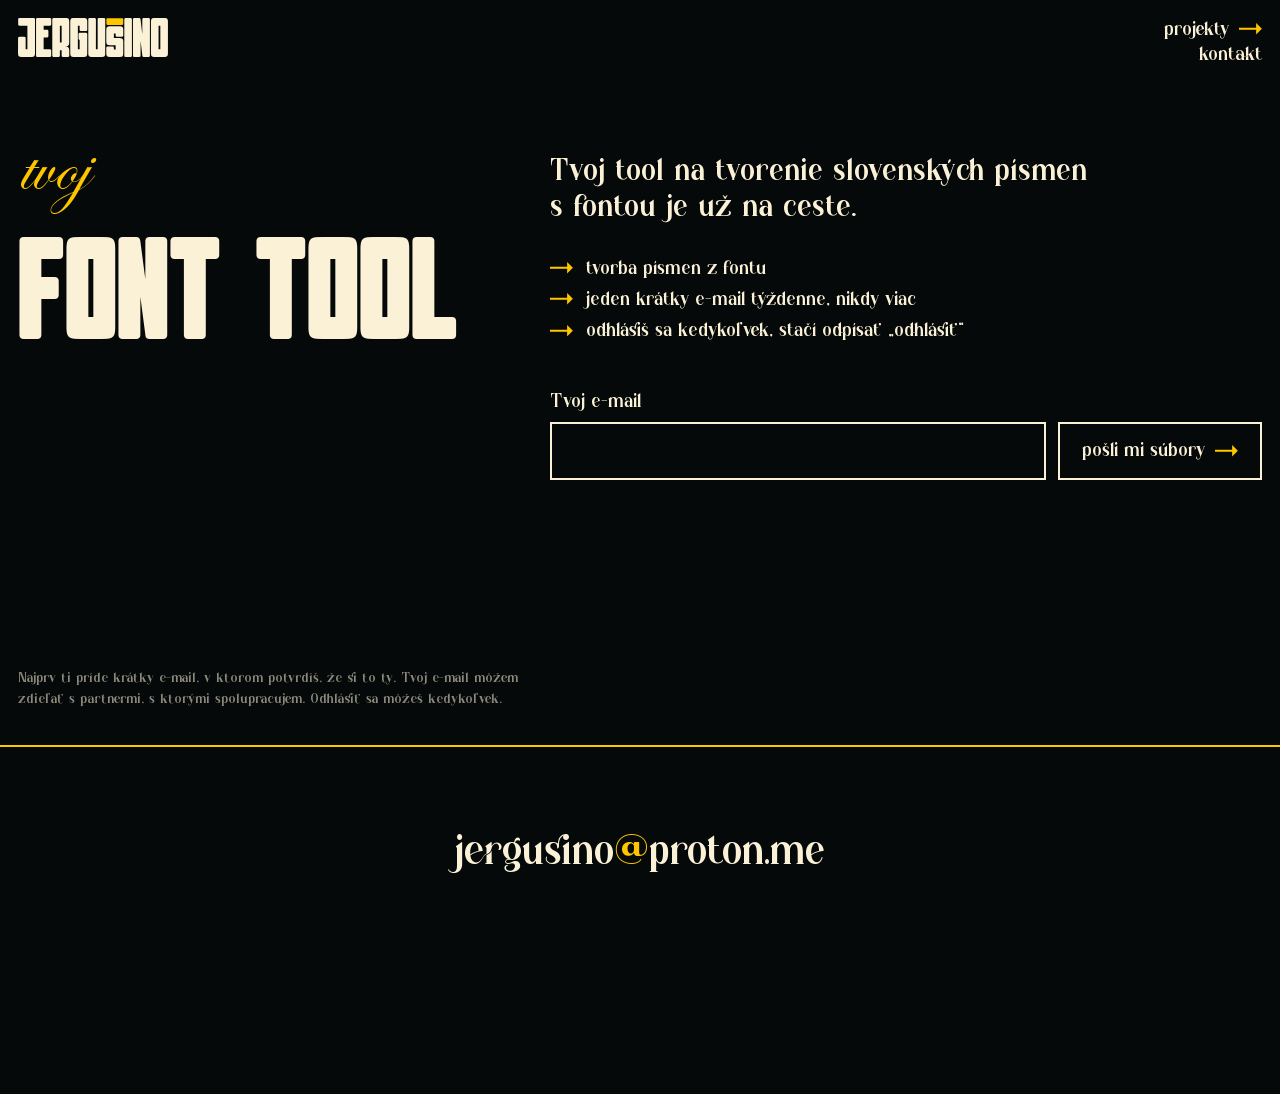
==== index.html @ 2f7662e3 "Change title and content from Newsletter to Font Tool" ====
<!doctype html>
<html lang="sk">
<head>
  <meta charset="utf-8">
  <meta name="viewport" content="width=device-width, initial-scale=1">
  <title>Font Tool · Jergušino</title>
  <meta name="description" content="Šablóny, textúry a presety od Jergušina zadarmo do tvojej schránky. Jeden krátky e-mail týždenne.">
  <meta name="theme-color" content="#060909">
  <meta name="color-scheme" content="dark">
  <meta property="og:site_name" content="Jergušino">
  <meta property="og:title" content="Newsletter · Jergušino">
  <meta property="og:description" content="Šablóny, textúry a presety zadarmo do tvojej schránky.">
  <meta property="og:image" content="assets/img/og.png">
  <meta name="twitter:card" content="summary_large_image">
  <link rel="icon" href="favicon.svg" type="image/svg+xml">
  <link rel="apple-touch-icon" href="assets/img/apple-touch-icon.png">
  <link rel="preload" href="assets/fonts/Slithen.woff" as="font" type="font/woff" crossorigin>
  <link rel="preload" href="assets/fonts/Borisna.woff" as="font" type="font/woff" crossorigin>
  <!-- main.css is a copy of the main site's stylesheet (jergusino.github.io/assets/css/main.css); newsletter.css adds the form -->
  <link rel="stylesheet" href="assets/css/main.css">
  <link rel="stylesheet" href="assets/css/newsletter.css">
</head>
<body class="project newsletter">
  <a class="skip" href="#top">preskočiť na obsah</a>

  <header class="top">
    <a class="top-mark" href="/" aria-label="Jergušino, domov">
      <img src="assets/img/wordmark.svg" alt="" width="1020" height="262">
    </a>
    <nav class="top-nav" aria-label="Hlavná navigácia">
      <a href="/projects/">projekty <svg class="arr" viewBox="0 0 24 12" width="24" height="12" aria-hidden="true" focusable="false"><path d="M0 5h18V0l6 6-6 6V7H0z"/></svg></a>
      <a href="#kontakt">kontakt</a>
    </nav>
  </header>

  <main id="top" tabindex="-1">
    <div class="split">
    <section class="hero hero--page hero--project">
      <div class="lockup">
        <p class="lead desc">tvoj</p>
        <h1 class="title">Font Tool</h1>
      </div>
    </section>

    <article class="prose">
      <p class="big">Tvoj tool na tvorenie slovenských písmen s fontou je už na ceste.</p>

      <ul class="perks">
        <li><svg class="arr" viewBox="0 0 24 12" aria-hidden="true" focusable="false"><path d="M0 5h18V0l6 6-6 6V7H0z"/></svg><span>tvorba písmen z fontu</span></li>
        <li><svg class="arr" viewBox="0 0 24 12" aria-hidden="true" focusable="false"><path d="M0 5h18V0l6 6-6 6V7H0z"/></svg><span>jeden krátky e-mail týždenne, nikdy viac</span></li>
        <li><svg class="arr" viewBox="0 0 24 12" aria-hidden="true" focusable="false"><path d="M0 5h18V0l6 6-6 6V7H0z"/></svg><span>odhlásiš sa kedykoľvek, stačí odpísať „odhlásiť“</span></li>
      </ul>

      <form id="signup" class="signup" method="post" novalidate>
        <label for="email">Tvoj e-mail</label>
        <div class="row">
          <input id="email" name="email" type="email" autocomplete="email" inputmode="email" required aria-describedby="fine status">
          <button type="submit">
            <span class="btn-text">pošli mi súbory</span>
            <svg class="arr" viewBox="0 0 24 12" aria-hidden="true" focusable="false"><path d="M0 5h18V0l6 6-6 6V7H0z"/></svg>
          </button>
        </div>
        <div class="hp" aria-hidden="true"><input type="text" name="website" tabindex="-1" autocomplete="off"></div>
        <p class="status" id="status" role="status" aria-live="polite"></p>
      </form>
    </article>
    </div>
  </main>

  <p class="fine" id="fine">Najprv ti príde krátky e-mail, v ktorom potvrdíš, že si to ty. Tvoj e-mail môžem zdieľať s partnermi, s ktorými spolupracujem. Odhlásiť sa môžeš kedykoľvek.</p>

  <footer class="foot" id="kontakt">
    <p class="handle"><a href="mailto:jergusino@proton.me">jergusino<span class="at">@</span>proton.me</a></p>
  </footer>

<script>
  // Google Apps Script web app (see README.md). It saves the email as pending and sends the confirmation email.
  const SHEET_URL = "https://script.google.com/macros/s/AKfycbwzb0EDm8Rme1YKbwV1A5090Xy8KaP20UOvHCXbhvao1tViq3Yg2vBaLdlMIsiN-4s/exec";

  const form = document.getElementById("signup");
  const email = document.getElementById("email");
  const status = document.getElementById("status");
  const button = form.querySelector("button");
  const label = button.querySelector(".btn-text");

  const messages = {
    invalid: "Toto nevyzerá ako e-mailová adresa. Skús niečo ako meno@gmail.com.",
    pending: "Skoro hotovo. Pozri si schránku (aj spam) a e-mail potvrď kliknutím na odkaz.",
    already: "Tento e-mail už je v zozname. Nemusíš robiť nič.",
    broken: "Niečo sa pokazilo na mojej strane. Skús to prosím neskôr.",
    offline: "Nepodarilo sa to odoslať. Skontroluj pripojenie na internet a skús to znova.",
    soon: "Prihlasovanie čoskoro spustím. Skús to o pár dní.",
  };
  const show = (key, isError) => {
    status.classList.toggle("error", !!isError);
    status.textContent = messages[key];
  };

  form.addEventListener("submit", async (e) => {
    e.preventDefault();
    if (form.website.value) return;
    const value = email.value.trim();
    if (!/^[^\s@]+@[^\s@]+\.[^\s@]+$/.test(value)) { show("invalid", true); email.focus(); return; }
    if (!SHEET_URL) { show("soon"); return; }

    button.disabled = true;
    label.textContent = "odosielam…";
    status.textContent = "";
    const body = new URLSearchParams({ email: value, source: location.hostname || "local", consent: "Súhlasil s posielaním súborov a noviniek e-mailom a so zdieľaním e-mailu s partnermi" });
    try {
      let result = "pending", res = null;
      try {
        res = await fetch(SHEET_URL, { method: "POST", body });
      } catch (readError) {
        // Some browsers block reading Google's reply; send it anyway and assume it went through.
        await fetch(SHEET_URL, { method: "POST", mode: "no-cors", body });
      }
      if (res) {
        try { result = (await res.json()).status; } catch (badReply) { result = "broken"; }
      }
      if (result === "invalid" || result === "broken") { show(result, true); return; }
      form.classList.add("done");
      show(result === "already" ? "already" : "pending");
    } catch (err) {
      show("offline", true);
    } finally {
      button.disabled = false;
      label.textContent = "pošli mi súbory";
    }
  });
</script>
</body>
</html>
---- assets/css/main.css ----
/* ─────────────────────────────────────────────────────────────────────────────
   Jergušino: stylesheet. Built from the brand guide (v5).
   Three colours, three fonts, nothing else.
   No gradients, shadows, blur, transparency or fades: colour changes are hard.
   ───────────────────────────────────────────────────────────────────────────── */

/* Fonts ─ Slithen (headlines), Borisna (text), Edwardian Script ITC (script lead-ins).
   Put Edwardian.woff2 / .woff / .ttf into assets/fonts/ (see README). */
@font-face {
  font-family: "Slithen";
  src: url("../fonts/Slithen.woff") format("woff"), url("../fonts/Slithen.ttf") format("truetype");
  font-display: swap;
}
@font-face {
  font-family: "Borisna";
  src: url("../fonts/Borisna.woff") format("woff"), url("../fonts/Borisna.ttf") format("truetype");
  font-display: swap;
}
@font-face {
  font-family: "Edwardian";
  src: url("../fonts/Edwardian.woff2") format("woff2"), url("../fonts/Edwardian.woff") format("woff"),
    url("../fonts/Edwardian.ttf") format("truetype");
  font-display: swap;
  /* pin the metrics so the gap above the wordmark is identical in every browser */
  ascent-override: 85.06%;
  descent-override: 32.81%;
  line-gap-override: 0%;
}

:root {
  /* colour */
  --ink: #060909;
  --cream: #faf1d6;
  --yellow: #ffc600;

  /* space and type tokens, all worked out from the width W (guide, section 5) */
  --F: max(12px, calc(100vw / 70));          /* frame: outer margin of loud layouts */
  --G: calc(var(--F) * 1.4);                 /* gap: script to the thing it introduces */
  --F4: max(20px, calc(100vw * 4 / 70));     /* margin of text-heavy layouts (4F) */
  --T: calc(100vw / 21);                     /* text token; headlines use 2T to 4T */

  --f-head: "Slithen", "Impact", "Arial Narrow", sans-serif;
  --f-text: "Borisna", Georgia, "Times New Roman", serif;
  --f-script: "Edwardian", "Edwardian Script ITC", "Snell Roundhand", "Apple Chancery", "URW Chancery L", cursive;

  --body: clamp(1.0625rem, 0.95rem + 0.3vw, 1.375rem);   /* never below 17px */
}

*, *::before, *::after { box-sizing: border-box; }

html { background: var(--ink); color-scheme: dark; -webkit-text-size-adjust: 100%; }

body {
  margin: 0;
  background: var(--ink);
  color: var(--cream);
  font-family: var(--f-text);
  font-size: var(--body);
  line-height: 1.3;
  -webkit-font-smoothing: antialiased;
}

h1, h2, p, ol, ul, dl, dd, figure { margin: 0; padding: 0; }
img { display: block; max-width: 100%; height: auto; }
::selection { background: var(--yellow); color: var(--ink); }

/* Links: Cream with a Yellow marker. Hover and focus change colour, never opacity. */
a { color: var(--cream); text-decoration: none; }
a:hover, a:focus-visible { color: var(--yellow); }
:focus-visible { outline: 3px solid var(--yellow); outline-offset: 4px; }
.arr { display: inline-block; width: 1.2em; height: 0.6em; fill: var(--yellow); vertical-align: 0.02em; margin-left: 0.2em; }

.sr { position: absolute; width: 1px; height: 1px; overflow: hidden; clip: rect(0 0 0 0); white-space: nowrap; }

/* Images are two-tone: every pixel is Ink or Cream. Own brand artwork opts out with .raw */
.prose img, .yt img, .cover img, .gallery img { filter: url(#twotone); }
.prose img.raw, .cover img.raw, .gallery img.raw { filter: none; }

/* ── Header: the mark top-left, a small text group top-right ───────────────── */
.top {
  position: absolute;
  z-index: 2;
  top: var(--F);
  left: var(--F);
  right: var(--F);
  display: flex;
  justify-content: space-between;
  align-items: flex-start;
}
.top-mark { display: block; line-height: 0; }
.top-mark img { width: 150px; height: auto; }
.top-nav { margin-left: auto; text-align: right; }
.top-nav a { display: block; }
.top-nav a[aria-current] { color: var(--yellow); }

/* ── Hero: loud, one big thing, anchored bottom-left at F ──────────────────── */
.hero { position: relative; min-height: 100vh; min-height: 100svh; }
.hero--page { min-height: 72vh; min-height: 72svh; --title-size: calc(var(--T) * 3); }
.hero--projects { --title-size: calc(var(--T) * 4); }
/* one project: no tall empty stage, the title sits just under the header and the text follows */
.hero--project { min-height: 0; padding-top: calc(var(--F) * 7); }
.hero--project .lockup { position: static; margin: 0 var(--F); }
body.project .prose { margin-top: calc(var(--F) * 2); }
body.project .back { margin-top: calc(var(--F) * 2); }

.lockup { position: absolute; left: var(--F); right: var(--F); bottom: var(--F); }

/* script lead-in: yellow, lowercase, left-aligned, G above what it introduces */
.lead {
  font-family: var(--f-script);
  color: var(--yellow);
  line-height: 1;
  white-space: nowrap;
  --d: 0.011em;                                     /* how far the deepest letter dips below the baseline */
}
.lead.desc { --d: 0.328em; }                        /* g j p q y f */

/* home: the primary lockup (i am + JERGUSINO). Wordmark = W - 2F wide, 0.257 x as tall. */
.hero--home { --wm-h: calc((100vw - 2 * var(--F)) * 0.257); }
.hero--home .lead {
  font-size: calc(var(--wm-h) * 0.771);           /* 0.29 x wordmark height, i-dot to baseline */
  margin-bottom: calc(var(--G) + var(--d) - 0.24em);
}
.wm-mask { line-height: 0; clip-path: inset(-100vh 0 0 0); }   /* clips the letters below the baseline, leaves the sky open for the bar */
.wordmark { display: block; width: 100%; height: auto; overflow: visible; }
.wm-l { fill: var(--cream); fill-rule: evenodd; }
.wm-bar { fill: var(--yellow); }

/* pages: script + Slithen headline */
.title {
  font-family: var(--f-head);
  font-weight: 400;
  font-size: var(--title-size);
  line-height: 0.9;
  text-transform: uppercase;
  letter-spacing: 0;
  color: var(--cream);
  overflow-wrap: anywhere;
}
.hero--page .lead {
  font-size: calc(var(--title-size) * 0.54);       /* 0.29 x cap height of the headline */
  margin-bottom: calc(var(--G) + var(--d) - 0.24em + var(--acc, 0px));
}
.hero--page.has-accent { --acc: calc(var(--title-size) * 0.28); }   /* clear of Š, Č, Ž... */

/* ── Quiet break between sections: one centred line ────────────────────────── */
.quiet-break { padding: calc(var(--F) * 8) 0 calc(var(--F) * 3); display: grid; place-items: center; }
.quiet-line { font: inherit; font-size: clamp(1.4rem, 2.4vw, 2.6rem); text-align: center; }

/* ── Project list ──────────────────────────────────────────────────────────── */
.list { padding: 0 var(--F); }   /* same left edge as the title */

.controls { display: flex; flex-wrap: wrap; align-items: baseline; gap: 0.6em calc(var(--F) * 3); padding: 0 0 calc(var(--F) * 2); margin-top: calc(var(--F) * 2); }
.controls[hidden], .empty[hidden] { display: none; }
.ctl { display: flex; flex-wrap: wrap; align-items: baseline; gap: 0.2em 1.2em; }
.ctl-l { color: var(--yellow); }                     /* Yellow marks what is a pointer: the caption of each control */
.ctl button {
  font: inherit; color: var(--cream); background: none; border: 0; padding: 0; cursor: pointer; border-radius: 0;
}
.ctl button:hover, .ctl button:focus-visible { color: var(--yellow); }
.ctl button[aria-pressed="true"] { color: var(--yellow); text-decoration: underline; text-decoration-thickness: 2px; text-underline-offset: 0.25em; }
.ctl-search input {
  font: inherit; color: var(--cream); background: none; border: 0; border-bottom: 2px solid var(--cream); border-radius: 0;
  padding: 0 0 0.1em; width: 11em; max-width: 100%; caret-color: var(--yellow); outline: none; -webkit-appearance: none; appearance: none;
}
.ctl-search input:hover, .ctl-search input:focus { border-bottom-color: var(--yellow); }
.ctl-search input::-webkit-search-cancel-button { -webkit-appearance: none; appearance: none; }

/* poster wall: images only, in staggered columns like bricks. A click opens the poster's page. */
/* columns: 6 on computers, 5 on small laptops, 3 on tablets, 2 on phones; every second column hangs half a poster lower */
.pgrid {
  --cols: 6;
  list-style: none;
  display: grid;
  grid-template-columns: repeat(var(--cols), minmax(0, 1fr));
  gap: var(--F);
  padding-bottom: calc((100vw - 2 * var(--F)) / var(--cols) * 0.72 + var(--F));        /* room for the half-card the even columns hang down */
}
.pcard:nth-child(even) { transform: translateY(calc(50% + var(--F) / 2)); }
.pcard a { display: block; position: relative; overflow: hidden; aspect-ratio: 7 / 10; }
.pcard img { display: block; width: 100%; height: 100%; object-fit: cover; }
/* hover: the Yellow bar of the logo drops onto the top edge of the poster (hard-edged, no fade);
   it leaves faster than it comes (exits accelerate). Touch screens skip it. */
.pcard a::before {
  content: ""; position: absolute; z-index: 1; left: 0; right: 0; top: 0;
  height: calc(var(--F) * 1.1); background: var(--yellow);
  transform: translateY(-110%);
  transition: transform 0.1s cubic-bezier(0.6, 0, 1, 1);
}
.pcard a:focus-visible { outline: 3px solid var(--yellow); outline-offset: 6px; }
.pcard a:focus-visible::before { transform: none; }
@media (hover: hover) {
  .pcard a:hover::before { transform: none; transition: transform 0.2s cubic-bezier(0.2, 0, 0, 1); }
}
@media (prefers-reduced-motion: reduce) { .pcard a::before { transition: none; } }
@media (max-width: 1279px) {
  .pgrid { --cols: 5; }
  .pcard:nth-child(even) { transform: none; }
  .pcard:nth-child(5n+2), .pcard:nth-child(5n+4) { transform: translateY(calc(50% + var(--F) / 2)); }
}
@media (max-width: 999px) {
  .pgrid { --cols: 3; }
  .pcard:nth-child(5n+2), .pcard:nth-child(5n+4) { transform: none; }
  .pcard:nth-child(3n+2) { transform: translateY(calc(50% + var(--F) / 2)); }
}
@media (max-width: 640px) {
  .pgrid { --cols: 2; }
  .pcard:nth-child(3n+2) { transform: none; }
  .pcard:nth-child(even) { transform: translateY(calc(50% + var(--F) / 2)); }
}

.more { padding: calc(var(--F) * 2) 0 var(--F4); }
.empty { padding: var(--F) 0; }

/* ── Project page: one left-aligned column, 4F margin, about 70 characters wide ─ */
.prose { margin: var(--F4) 0 0 var(--F); max-width: min(70ch, calc(100vw - 2 * var(--F4))); }
.prose > * + * { margin-top: 1em; }
.prose a { color: var(--yellow); text-decoration: underline; text-decoration-thickness: 2px; text-underline-offset: 0.2em; }
.prose a:hover, .prose a:focus-visible { color: var(--cream); }
.prose code { font-family: var(--f-text); border-bottom: 2px solid var(--cream); }
.prose h2, .prose h3 { font-family: var(--f-head); font-weight: 400; text-transform: uppercase; line-height: 0.9; font-size: calc(var(--T) * 1.2); margin-top: 2em; }

.note { border-left: 6px solid var(--cream); padding-left: 1em; }

.meta { display: grid; grid-template-columns: max-content 1fr; gap: 0.2em 1.5em; }
.meta dt { color: var(--cream); }
.meta dd { margin: 0; }

.yt { display: block; margin-top: 2em; }
.yt .cta { display: inline-block; margin-top: 0.6em; color: var(--cream); }
.yt:hover .cta, .yt:focus-visible .cta { color: var(--yellow); }
.cover, .gallery { margin-top: 2em; }
.gallery { display: grid; grid-template-columns: repeat(auto-fit, minmax(min(100%, 20rem), 1fr)); gap: var(--F); }

.links { list-style: none; margin-top: 2em; }
.links li + li { margin-top: 0.4em; }
.prose .links a { color: var(--cream); text-decoration: none; }
.prose .links a:hover, .prose .links a:focus-visible { color: var(--yellow); }

.back { margin: calc(var(--F) * 3) 0 0 var(--F); }

/* ── Footer: quiet, one small centred thing ────────────────────────────────── */
.foot {
  min-height: 0;
  display: grid; grid-template-columns: minmax(0, 1fr); justify-items: center; text-align: center; gap: 0.6em;
  margin-top: calc(var(--F) * 6); padding: 0 0 calc(var(--F) * 12);
}
.foot::before {                                      /* a thin Yellow line across the page as the divider */
  content: ""; display: block; justify-self: stretch; height: 2px; background: var(--yellow);
  margin-bottom: calc(var(--F) * 4);
}
.handle { font-size: clamp(1.3rem, calc(100vw / 30), 3.4rem); line-height: 1; overflow-wrap: anywhere; }
.handle a:hover, .handle a:focus-visible { color: var(--yellow); }
.handle .at { color: var(--yellow); }
.social { font-size: var(--body); }
.social { list-style: none; display: flex; gap: 1.4em; flex-wrap: wrap; justify-content: center; }

/* ── Motion: the title-card animation, copied frame by frame from title-card-jergusino.mp4 ──
   0.11 s of Ink, then the letters rise one by one from the baseline (a new one every 0.02 s,
   each 0.2 s), and at 0.48 s the bar drops from the very top of the screen, overshoots 10 %
   and settles with an ease-out. "i am" is the one addition: it writes on beside the letters. */
@keyframes write { from { clip-path: inset(-25% 100% -25% -5%); } to { clip-path: inset(-25% -5% -25% -5%); } }
@keyframes rise { from { transform: translateY(101%); } to { transform: none; } }
@keyframes drop {                                    /* --drop is set in index.html: the bar starts above the top of the screen */
  0%   { transform: translateY(var(--drop, -140%)); animation-timing-function: cubic-bezier(0.25, 0.8, 0.25, 1); }   /* ease out: fast from the top, soft landing */
  65%  { transform: translateY(4.6px); animation-timing-function: cubic-bezier(0.25, 0.8, 0.25, 1); }                  /* 10% overshoot of the 46 px bar */
  100% { transform: none; }
}
.hero--home .lead { animation: write 0.45s cubic-bezier(0.35, 0, 0.45, 1) 0.15s both; }
.hero--home .wm-l { transform-box: fill-box; animation: rise 0.2s cubic-bezier(0.2, 0, 0, 1) calc(0.11s + var(--i) * 0.02s) both; }
.hero--home .wm-bar { transform-box: fill-box; animation: drop var(--dur, 0.9s) linear 0.48s both; }

@media (prefers-reduced-motion: reduce) {
  .hero--home .lead, .hero--home .wm-l, .hero--home .wm-bar { animation: none; }
}

/* ── Phones ────────────────────────────────────────────────────────────────── */
@media (max-width: 520px) {
  .top-mark img { width: 120px; }
  .hero--page { --title-size: calc(var(--T) * 3.4); }
  .hero--projects { --title-size: calc(var(--T) * 4); }
}

@media print {
  html, body { background: #fff; color: #000; }
}


/* home: the poster wall is cut off hard after about two rows, then one big line leads to all projects */
.wall { --cols: 6; --cw: calc((100vw - (var(--cols) + 1) * var(--F)) / var(--cols)); max-height: calc(var(--cw) * 10 / 7 * 2.4); overflow: hidden; }
@media (max-width: 1279px) { .wall { --cols: 5; } }
@media (max-width: 999px) { .wall { --cols: 3; } }
@media (max-width: 640px) { .wall { --cols: 2; } }
.all {
  display: flex; align-items: center; justify-content: center; gap: 0.35em;
  padding: calc(var(--F) * 3) var(--F) 0; background: var(--ink);
  font-size: clamp(1.4rem, 2.4vw, 2.6rem); line-height: 1; text-align: center;
}
.all svg { width: 0.9em; height: auto; flex: none; }
.hero--in-home { padding-top: calc(var(--F) * 10); padding-bottom: calc(var(--F) * 2); }   /* a section title in the middle of the page, no header above it */

/* project page: facts and the way back are as big as the "všetky projekty" line on the home page */
body.project .meta, body.project .back { font-size: clamp(1.4rem, 2.4vw, 2.6rem); line-height: 1.15; }
body.project .back svg { width: 0.9em; height: auto; vertical-align: -0.05em; margin-left: 0.2em; }

/* similar work at the bottom of a project page: one flat row, no stagger */
.similar { padding: 0 var(--F); margin-top: calc(var(--F) * 8); }
.similar-h { font: inherit; font-size: clamp(1.4rem, 2.4vw, 2.6rem); line-height: 1.15; margin-bottom: calc(var(--F) * 2); }
.pgrid--flat { padding-bottom: 0; }
.pgrid--flat .pcard { transform: none !important; }
@media (max-width: 1279px) { .pgrid--flat .pcard:nth-child(n+6) { display: none; } }
@media (max-width: 999px) { .pgrid--flat .pcard:nth-child(n+4) { display: none; } }
@media (max-width: 640px) { .pgrid--flat .pcard:nth-child(n+3) { display: none; } }

/* skip link: hidden until it gets keyboard focus, then a Yellow pointer top-left */
.skip { position: absolute; z-index: 10; left: var(--F); top: -10em; color: var(--yellow); background: var(--ink); padding: 0.3em 0; }
.skip:focus { top: var(--F); }
main:focus { outline: none; }

/* posters show their own edge colour while the image loads (a flat colour, then a hard cut to the image) */
.pcard a, .cover .zoom { background-color: var(--ink); }

/* 404 */
body.notfound .prose .big { font-size: clamp(1.4rem, 2.4vw, 2.6rem); line-height: 1.15; }
body.notfound .similar { margin-top: calc(var(--F) * 6); }
body.notfound .links svg { width: 0.9em; height: auto; margin-left: 0.2em; }

/* ── Poster viewer: the poster full size on Ink, flip with arrows, close returns ───────────── */
.cover .zoom { display: block; cursor: zoom-in; }
.viewer {
  position: fixed; inset: 0; z-index: 50; background: var(--ink);
  display: grid; grid-template-rows: auto minmax(0, 1fr) auto;
}
.viewer[hidden] { display: none; }
html.viewer-open, html.viewer-open body { overflow: hidden; }
.v-bar { display: flex; align-items: baseline; justify-content: space-between; gap: var(--F); padding: var(--F); font-size: clamp(1.1rem, 1.6vw, 1.6rem); }
.v-title { color: var(--cream); overflow: hidden; text-overflow: ellipsis; white-space: nowrap; }
.v-count { color: var(--cream); }
.v-stage { position: relative; min-height: 0; margin: 0 var(--F); touch-action: pan-y; }
.v-img { position: absolute; inset: 0; width: 100%; height: 100%; object-fit: contain; -webkit-user-select: none; user-select: none; }
.viewer button {
  font: inherit; color: var(--cream); background: none; border: 0; border-radius: 0; padding: 0; cursor: pointer;
  display: inline-flex; align-items: center; gap: 0.4em;
}
.viewer button:hover, .viewer button:focus-visible { color: var(--yellow); }
.viewer button:focus-visible { outline: 2px solid var(--yellow); outline-offset: 4px; }
.viewer .arr { width: 1.3em; height: auto; fill: var(--yellow); }
.viewer .arr--back { transform: scaleX(-1); }
@media (max-width: 520px) { .viewer button span { position: absolute; width: 1px; height: 1px; overflow: hidden; clip-path: inset(50%); } .viewer .arr { width: 2em; } }
---- assets/css/newsletter.css ----
/* Newsletter page: the main site's stylesheet (main.css) plus the signup form.
   Same tokens, same three colours, no rounded corners, no fills. */

body.newsletter .prose { margin-top: calc(var(--F) * 2); }
.prose .big { font-size: clamp(1.4rem, 2.4vw, 2.6rem); line-height: 1.15; max-width: 30ch; }

.perks { list-style: none; margin-top: 1.6em; }
.perks li { display: flex; align-items: baseline; gap: 0.7em; }
.perks li + li { margin-top: 0.35em; }
.perks .arr { flex: none; margin: 0; }

.signup { margin-top: 2.4em; }
.signup label { display: block; margin-bottom: 0.4em; }
.signup .row { display: flex; gap: 12px; flex-wrap: wrap; }
.signup input[type="email"] {
  flex: 1 1 16em; min-width: 0; height: 58px;
  font: inherit; color: var(--cream); caret-color: var(--yellow);
  background: var(--ink); border: 2px solid var(--cream); border-radius: 0;
  padding: 0 16px; outline: none; -webkit-appearance: none; appearance: none;
}
.signup input[type="email"]:hover, .signup input[type="email"]:focus { border-color: var(--yellow); }
.signup input:-webkit-autofill { -webkit-text-fill-color: var(--cream); -webkit-box-shadow: 0 0 0 100px var(--ink) inset; }
.signup button {
  height: 58px; padding: 0 22px;
  font: inherit; color: var(--cream); background: var(--ink);
  border: 2px solid var(--cream); border-radius: 0; cursor: pointer;
  display: inline-flex; align-items: center; justify-content: center; gap: 0.5em; white-space: nowrap;
}
.signup button .arr { margin: 0; }
.signup button:hover, .signup button:focus-visible { color: var(--yellow); border-color: var(--yellow); }
.signup button[disabled] { cursor: progress; }

/* small print: quiet grey (outside the brand palette on purpose), at the bottom of the page just above the footer line */
.fine { margin: calc(var(--F) * 8) var(--F) 0; font-size: 0.875rem; line-height: 1.45; max-width: 60ch; color: #8c897c; }
.fine + .foot { margin-top: calc(var(--F) * 2); }
.status { margin-top: 0.9em; min-height: 1.3em; }
.status.error { color: var(--yellow); }
.done .row, .done label { display: none; }
.done .status { font-size: clamp(1.4rem, 2.4vw, 2.6rem); line-height: 1.15; max-width: 30ch; }

.hp { position: absolute; left: -9999px; width: 1px; height: 1px; overflow: hidden; }

@media (max-width: 560px) {
  .signup button { flex: 1 1 100%; }
}

/* wide screens: the title on the left, the text and the form next to it on the right */
@media (min-width: 1100px) {
  .split {
    display: grid;
    grid-template-columns: auto minmax(0, 1fr);
    column-gap: calc(var(--F) * 5);
    align-items: start;
    padding: calc(var(--F) * 7) var(--F) 0;
  }
  .split .hero--project { padding-top: 0; --title-size: calc(var(--T) * 2.4); }
  .split .hero--project .lockup { margin: 0; }
  body.newsletter .split .prose { margin: 0; max-width: 40em; padding-top: calc(var(--F) * 1.5); }
}
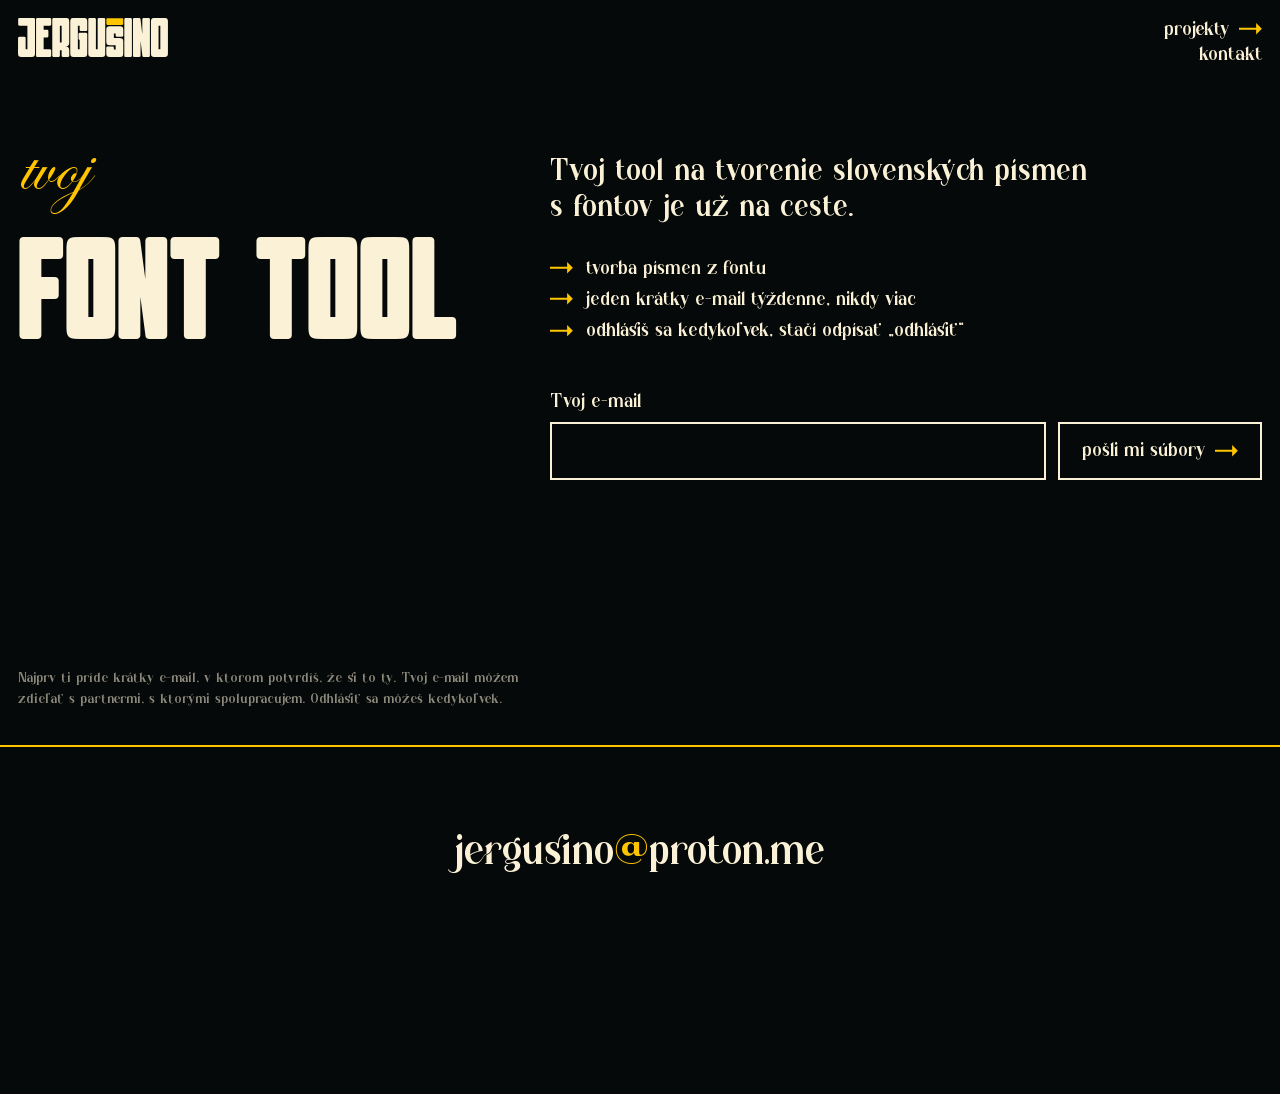
==== commit 57f98c59: "Fix typo in Slovak text in index.html" ====
--- a/index.html
+++ b/index.html
@@ -43,7 +43,7 @@
     </section>
 
     <article class="prose">
-      <p class="big">Tvoj tool na tvorenie slovenských písmen s fontou je už na ceste.</p>
+      <p class="big">Tvoj tool na tvorenie slovenských písmen s fontov je už na ceste.</p>
 
       <ul class="perks">
         <li><svg class="arr" viewBox="0 0 24 12" aria-hidden="true" focusable="false"><path d="M0 5h18V0l6 6-6 6V7H0z"/></svg><span>tvorba písmen z fontu</span></li>
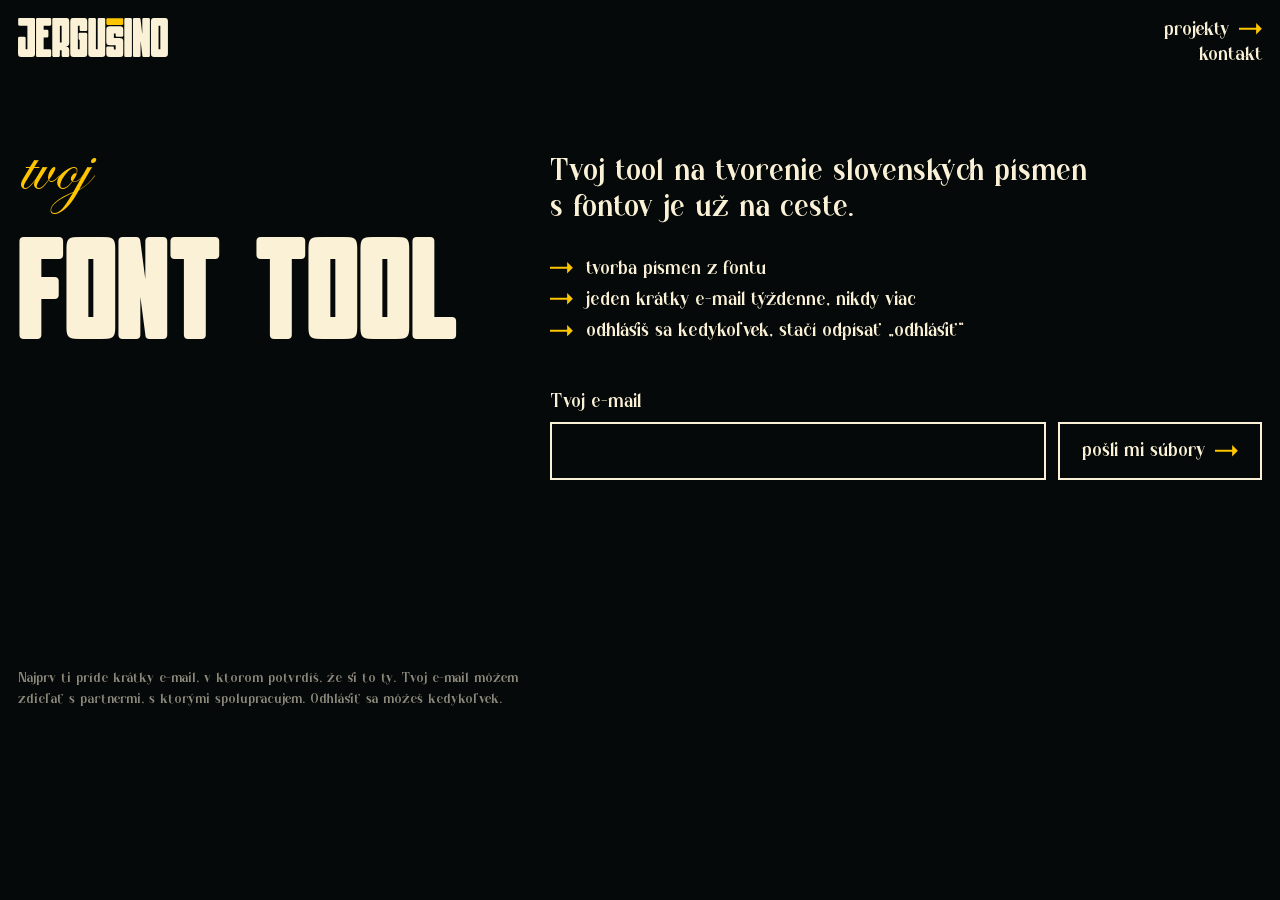
==== commit 8dc6c37f: "Remove footer with contact details from index.html Removed footer section containing contact informa" ====
--- a/index.html
+++ b/index.html
@@ -69,10 +69,6 @@
 
   <p class="fine" id="fine">Najprv ti príde krátky e-mail, v ktorom potvrdíš, že si to ty. Tvoj e-mail môžem zdieľať s partnermi, s ktorými spolupracujem. Odhlásiť sa môžeš kedykoľvek.</p>
 
-  <footer class="foot" id="kontakt">
-    <p class="handle"><a href="mailto:jergusino@proton.me">jergusino<span class="at">@</span>proton.me</a></p>
-  </footer>
-
 <script>
   // Google Apps Script web app (see README.md). It saves the email as pending and sends the confirmation email.
   const SHEET_URL = "https://script.google.com/macros/s/AKfycbwzb0EDm8Rme1YKbwV1A5090Xy8KaP20UOvHCXbhvao1tViq3Yg2vBaLdlMIsiN-4s/exec";
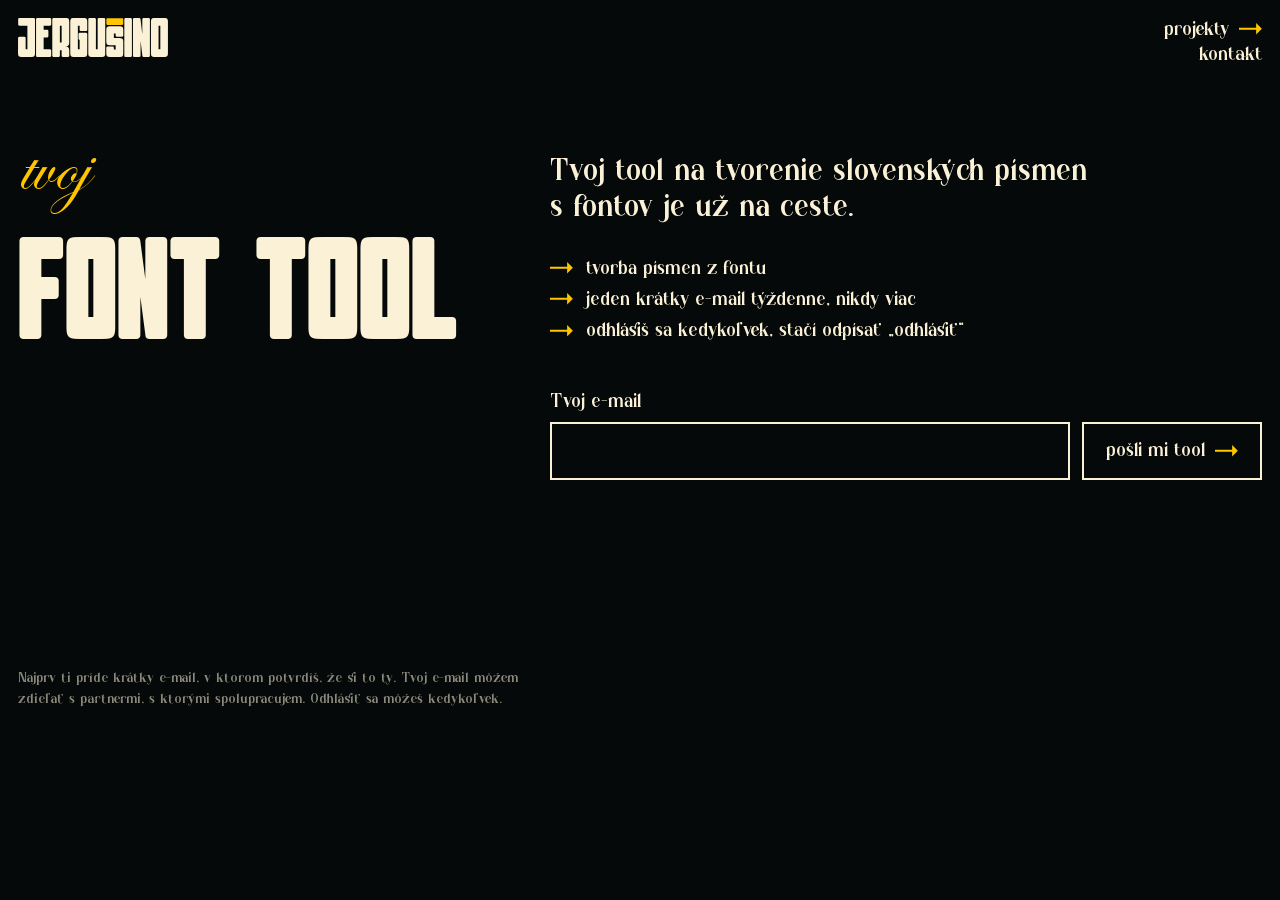
==== commit a246cf55: "Change button text from 'súbory' to 'tool'" ====
--- a/index.html
+++ b/index.html
@@ -56,7 +56,7 @@
         <div class="row">
           <input id="email" name="email" type="email" autocomplete="email" inputmode="email" required aria-describedby="fine status">
           <button type="submit">
-            <span class="btn-text">pošli mi súbory</span>
+            <span class="btn-text">pošli mi tool</span>
             <svg class="arr" viewBox="0 0 24 12" aria-hidden="true" focusable="false"><path d="M0 5h18V0l6 6-6 6V7H0z"/></svg>
           </button>
         </div>
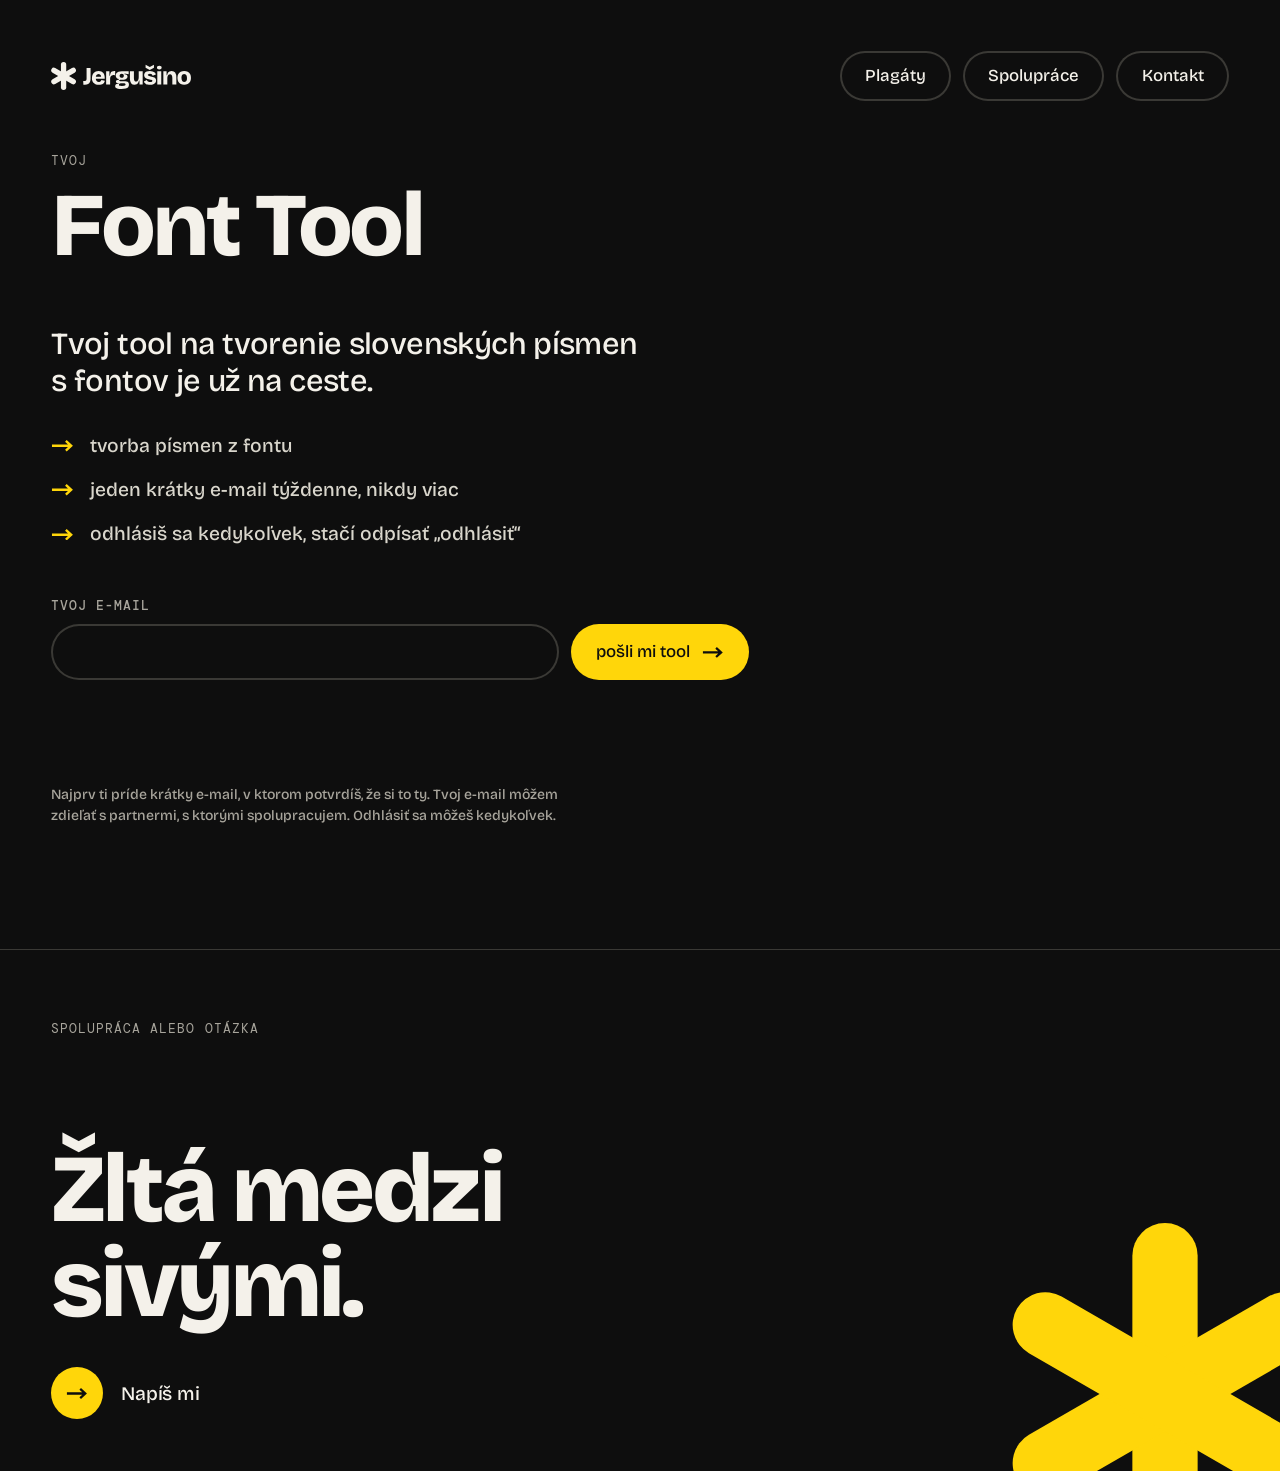
==== commit 4c3f398e: "Restyle to the new Jergušino look: Bricolage Grotesque + DM Mono, new header/menu, pill buttons, rou" ====
--- a/index.html
+++ b/index.html
@@ -5,7 +5,7 @@
   <meta name="viewport" content="width=device-width, initial-scale=1">
   <title>Font Tool · Jergušino</title>
   <meta name="description" content="Šablóny, textúry a presety od Jergušina zadarmo do tvojej schránky. Jeden krátky e-mail týždenne.">
-  <meta name="theme-color" content="#060909">
+  <meta name="theme-color" content="#0E0E0E">
   <meta name="color-scheme" content="dark">
   <meta property="og:site_name" content="Jergušino">
   <meta property="og:title" content="Newsletter · Jergušino">
@@ -14,50 +14,50 @@
   <meta name="twitter:card" content="summary_large_image">
   <link rel="icon" href="favicon.svg" type="image/svg+xml">
   <link rel="apple-touch-icon" href="assets/img/apple-touch-icon.png">
-  <link rel="preload" href="assets/fonts/Slithen.woff" as="font" type="font/woff" crossorigin>
-  <link rel="preload" href="assets/fonts/Borisna.woff" as="font" type="font/woff" crossorigin>
-  <!-- main.css is a copy of the main site's stylesheet (jergusino.github.io/assets/css/main.css); newsletter.css adds the form -->
+  <link rel="preload" href="assets/fonts/BricolageGrotesque-ExtraBold.woff2" as="font" type="font/woff2" crossorigin>
+  <link rel="preload" href="assets/fonts/BricolageGrotesque-Medium.woff2" as="font" type="font/woff2" crossorigin>
+  <!-- main.css is a copy of the main site's stylesheet (jergusino.github.io/assets/css/main.css); the other css files add this page's own parts -->
   <link rel="stylesheet" href="assets/css/main.css">
   <link rel="stylesheet" href="assets/css/newsletter.css">
 </head>
-<body class="project newsletter">
+<body class="newsletter">
   <a class="skip" href="#top">preskočiť na obsah</a>
 
   <header class="top">
-    <a class="top-mark" href="/" aria-label="Jergušino, domov">
-      <img src="assets/img/wordmark.svg" alt="" width="1020" height="262">
+    <a class="brand" href="/" aria-label="Jergušino, domov">
+      <img class="logo-paper" src="assets/img/logo-paper.svg" alt="" width="570" height="112">
+      <img class="logo-ink" src="assets/img/logo-ink.svg" alt="" width="570" height="112">
     </a>
-    <nav class="top-nav" aria-label="Hlavná navigácia">
-      <a href="/projects/">projekty <svg class="arr" viewBox="0 0 24 12" width="24" height="12" aria-hidden="true" focusable="false"><path d="M0 5h18V0l6 6-6 6V7H0z"/></svg></a>
-      <a href="#kontakt">kontakt</a>
+    <button type="button" class="menu-btn" aria-label="Menu" aria-expanded="false" aria-controls="site-nav"><span></span><span></span></button>
+    <nav class="nav" id="site-nav" aria-label="Hlavná navigácia">
+      <a class="pill" href="/plagaty/">Plagáty</a>
+      <a class="pill" href="/spoluprace/">Spolupráce</a>
+      <a class="pill" href="/kontakt/">Kontakt</a>
     </nav>
   </header>
 
   <main id="top" tabindex="-1">
+    <section class="sec-head sec-head--page">
+      <p class="label">tvoj</p>
+      <h1 class="h h--xl">Font Tool</h1>
+    </section>
     <div class="split">
-    <section class="hero hero--page hero--project">
-      <div class="lockup">
-        <p class="lead desc">tvoj</p>
-        <h1 class="title">Font Tool</h1>
-      </div>
-    </section>
-
     <article class="prose">
       <p class="big">Tvoj tool na tvorenie slovenských písmen s fontov je už na ceste.</p>
 
       <ul class="perks">
-        <li><svg class="arr" viewBox="0 0 24 12" aria-hidden="true" focusable="false"><path d="M0 5h18V0l6 6-6 6V7H0z"/></svg><span>tvorba písmen z fontu</span></li>
-        <li><svg class="arr" viewBox="0 0 24 12" aria-hidden="true" focusable="false"><path d="M0 5h18V0l6 6-6 6V7H0z"/></svg><span>jeden krátky e-mail týždenne, nikdy viac</span></li>
-        <li><svg class="arr" viewBox="0 0 24 12" aria-hidden="true" focusable="false"><path d="M0 5h18V0l6 6-6 6V7H0z"/></svg><span>odhlásiš sa kedykoľvek, stačí odpísať „odhlásiť“</span></li>
+        <li><svg class="arr" viewBox="0 0 48 24" width="24" height="12" aria-hidden="true" focusable="false"><path d="M2 12h40M31 2l11 10-11 10" fill="none" stroke="currentColor" stroke-width="5" stroke-linecap="butt" stroke-linejoin="miter"/></svg><span>tvorba písmen z fontu</span></li>
+        <li><svg class="arr" viewBox="0 0 48 24" width="24" height="12" aria-hidden="true" focusable="false"><path d="M2 12h40M31 2l11 10-11 10" fill="none" stroke="currentColor" stroke-width="5" stroke-linecap="butt" stroke-linejoin="miter"/></svg><span>jeden krátky e-mail týždenne, nikdy viac</span></li>
+        <li><svg class="arr" viewBox="0 0 48 24" width="24" height="12" aria-hidden="true" focusable="false"><path d="M2 12h40M31 2l11 10-11 10" fill="none" stroke="currentColor" stroke-width="5" stroke-linecap="butt" stroke-linejoin="miter"/></svg><span>odhlásiš sa kedykoľvek, stačí odpísať „odhlásiť“</span></li>
       </ul>
 
       <form id="signup" class="signup" method="post" novalidate>
         <label for="email">Tvoj e-mail</label>
         <div class="row">
           <input id="email" name="email" type="email" autocomplete="email" inputmode="email" required aria-describedby="fine status">
-          <button type="submit">
+          <button type="submit" class="cta">
             <span class="btn-text">pošli mi tool</span>
-            <svg class="arr" viewBox="0 0 24 12" aria-hidden="true" focusable="false"><path d="M0 5h18V0l6 6-6 6V7H0z"/></svg>
+            <svg class="arr" viewBox="0 0 48 24" width="24" height="12" aria-hidden="true" focusable="false"><path d="M2 12h40M31 2l11 10-11 10" fill="none" stroke="currentColor" stroke-width="5" stroke-linecap="butt" stroke-linejoin="miter"/></svg>
           </button>
         </div>
         <div class="hp" aria-hidden="true"><input type="text" name="website" tabindex="-1" autocomplete="off"></div>
@@ -67,10 +67,17 @@
     </div>
   </main>
 
-  <p class="fine" id="fine">Najprv ti príde krátky e-mail, v ktorom potvrdíš, že si to ty. Tvoj e-mail môžem zdieľať s partnermi, s ktorými spolupracujem. Odhlásiť sa môžeš kedykoľvek.</p>
+  <p class="fine" id="fine"><span>Najprv ti príde krátky e-mail, v ktorom potvrdíš, že si to ty. Tvoj e-mail môžem zdieľať s partnermi, s ktorými spolupracujem. Odhlásiť sa môžeš kedykoľvek.</span></p>
+
+  <section class="closing" aria-labelledby="closing-h">
+    <div class="closing-ast spin" aria-hidden="true"><svg class="ast" viewBox="0 0 200 200" aria-hidden="true" focusable="false"><g fill="none" stroke="currentColor" stroke-width="34" stroke-linecap="round"><line x1="100" y1="172" x2="100" y2="28"/><line x1="37.65" y1="136" x2="162.35" y2="64"/><line x1="162.35" y1="136" x2="37.65" y2="64"/></g></svg></div>
+    <p class="label">Spolupráca alebo&nbsp;otázka</p>
+    <h2 id="closing-h" class="display">Žltá medzi<br>sivými.</h2>
+    <a class="btn" href="/kontakt/"><span class="circ"><svg class="arr" viewBox="0 0 48 24" width="24" height="12" aria-hidden="true" focusable="false"><path d="M2 12h40M31 2l11 10-11 10" fill="none" stroke="currentColor" stroke-width="5" stroke-linecap="butt" stroke-linejoin="miter"/></svg></span><span class="btn-t">Napíš mi</span></a>
+  </section>
 
 <script>
-  // Google Apps Script web app (see README.md). It saves the email as pending and sends the confirmation email.
+  // Google Apps Script web app (see README.md). With list: "font-tool" it emails the link to the tool right away.
   const SHEET_URL = "https://script.google.com/macros/s/AKfycbwzb0EDm8Rme1YKbwV1A5090Xy8KaP20UOvHCXbhvao1tViq3Yg2vBaLdlMIsiN-4s/exec";
 
   const form = document.getElementById("signup");
@@ -81,8 +88,7 @@
 
   const messages = {
     invalid: "Toto nevyzerá ako e-mailová adresa. Skús niečo ako meno@gmail.com.",
-    pending: "Skoro hotovo. Pozri si schránku (aj spam) a e-mail potvrď kliknutím na odkaz.",
-    already: "Tento e-mail už je v zozname. Nemusíš robiť nič.",
+    sent: "Hotovo. Odkaz na tool ti práve odišiel e-mailom. Pozri si schránku (aj spam).",
     broken: "Niečo sa pokazilo na mojej strane. Skús to prosím neskôr.",
     offline: "Nepodarilo sa to odoslať. Skontroluj pripojenie na internet a skús to znova.",
     soon: "Prihlasovanie čoskoro spustím. Skús to o pár dní.",
@@ -102,9 +108,9 @@
     button.disabled = true;
     label.textContent = "odosielam…";
     status.textContent = "";
-    const body = new URLSearchParams({ email: value, source: location.hostname || "local", consent: "Súhlasil s posielaním súborov a noviniek e-mailom a so zdieľaním e-mailu s partnermi" });
+    const body = new URLSearchParams({ email: value, source: location.hostname || "local", consent: "Súhlasil s posielaním súborov a noviniek e-mailom a so zdieľaním e-mailu s partnermi", list: "font-tool" });
     try {
-      let result = "pending", res = null;
+      let result = "sent", res = null;
       try {
         res = await fetch(SHEET_URL, { method: "POST", body });
       } catch (readError) {
@@ -116,14 +122,15 @@
       }
       if (result === "invalid" || result === "broken") { show(result, true); return; }
       form.classList.add("done");
-      show(result === "already" ? "already" : "pending");
+      show("sent");
     } catch (err) {
       show("offline", true);
     } finally {
       button.disabled = false;
-      label.textContent = "pošli mi súbory";
+      label.textContent = "pošli mi tool";
     }
   });
 </script>
+  <script src="assets/js/nav.js" defer></script>
 </body>
 </html>
--- a/assets/css/main.css
+++ b/assets/css/main.css
@@ -1,349 +1,405 @@
 /* ─────────────────────────────────────────────────────────────────────────────
-   Jergušino: stylesheet. Built from the brand guide (v5).
-   Three colours, three fonts, nothing else.
-   No gradients, shadows, blur, transparency or fades: colour changes are hard.
+   Jergušino: stylesheet, rebrand v2. Built like the carousel system, not just recoloured:
+   surfaces (yellow cover/closing, ink content), a top row, one big headline, DM Mono labels,
+   28 px panels, circle-arrow buttons, 6 px pills. Flat colour, no gradients, no shadows.
+   One yellow moment per view; yellow text only on ink.
    ───────────────────────────────────────────────────────────────────────────── */
-
-/* Fonts ─ Slithen (headlines), Borisna (text), Edwardian Script ITC (script lead-ins).
-   Put Edwardian.woff2 / .woff / .ttf into assets/fonts/ (see README). */
-@font-face {
-  font-family: "Slithen";
-  src: url("../fonts/Slithen.woff") format("woff"), url("../fonts/Slithen.ttf") format("truetype");
-  font-display: swap;
-}
-@font-face {
-  font-family: "Borisna";
-  src: url("../fonts/Borisna.woff") format("woff"), url("../fonts/Borisna.ttf") format("truetype");
-  font-display: swap;
-}
-@font-face {
-  font-family: "Edwardian";
-  src: url("../fonts/Edwardian.woff2") format("woff2"), url("../fonts/Edwardian.woff") format("woff"),
-    url("../fonts/Edwardian.ttf") format("truetype");
-  font-display: swap;
-  /* pin the metrics so the gap above the wordmark is identical in every browser */
-  ascent-override: 85.06%;
-  descent-override: 32.81%;
-  line-gap-override: 0%;
-}
+@font-face { font-family: "Bricolage Grotesque"; src: url("../fonts/BricolageGrotesque-ExtraBold.woff2") format("woff2"); font-weight: 800; font-display: swap; }
+@font-face { font-family: "Bricolage Grotesque"; src: url("../fonts/BricolageGrotesque-Medium.woff2") format("woff2"); font-weight: 500; font-display: swap; }
+@font-face { font-family: "DM Mono"; src: url("../fonts/DMMono-Regular.woff2") format("woff2"); font-weight: 400; font-display: swap; }
+@font-face { font-family: "DM Mono"; src: url("../fonts/DMMono-Medium.woff2") format("woff2"); font-weight: 500; font-display: swap; }
 
 :root {
-  /* colour */
-  --ink: #060909;
-  --cream: #faf1d6;
-  --yellow: #ffc600;
-
-  /* space and type tokens, all worked out from the width W (guide, section 5) */
-  --F: max(12px, calc(100vw / 70));          /* frame: outer margin of loud layouts */
-  --G: calc(var(--F) * 1.4);                 /* gap: script to the thing it introduces */
-  --F4: max(20px, calc(100vw * 4 / 70));     /* margin of text-heavy layouts (4F) */
-  --T: calc(100vw / 21);                     /* text token; headlines use 2T to 4T */
-
-  --f-head: "Slithen", "Impact", "Arial Narrow", sans-serif;
-  --f-text: "Borisna", Georgia, "Times New Roman", serif;
-  --f-script: "Edwardian", "Edwardian Script ITC", "Snell Roundhand", "Apple Chancery", "URW Chancery L", cursive;
-
-  --body: clamp(1.0625rem, 0.95rem + 0.3vw, 1.375rem);   /* never below 17px */
-}
+  --ink: #0e0e0e; --paper: #f4f1ea; --yellow: #ffd60a;
+  --paper-soft: #d9d6cc; --ash: #a8a59c; --stone: #5c5a53; --line: #3a3935;
+
+  --m: clamp(20px, 4vw, 72px);                 /* page margin (the carousel's 72 px) */
+  --gap: clamp(12px, 1.4vw, 24px);
+  --r-panel: 28px; --r-card: 22px; --r-label: 6px;
+  --f: "Bricolage Grotesque", "Helvetica Neue", Arial, sans-serif;
+  --mono: "DM Mono", ui-monospace, Menlo, monospace;
+
+  --surface: var(--ink); --text: var(--paper); --text-soft: var(--paper-soft); --muted: var(--ash); --hair: var(--line);
+  --ease-out: cubic-bezier(0.2, 0, 0, 1); --ease-in: cubic-bezier(0.6, 0, 1, 1);
+}
+/* yellow pages (home hero, contact, closing): ink text */
+.on-yellow { --surface: var(--yellow); --text: var(--ink); --text-soft: var(--ink); --muted: var(--stone); --hair: var(--ink); }
 
 *, *::before, *::after { box-sizing: border-box; }
-
-html { background: var(--ink); color-scheme: dark; -webkit-text-size-adjust: 100%; }
-
-body {
-  margin: 0;
-  background: var(--ink);
-  color: var(--cream);
-  font-family: var(--f-text);
-  font-size: var(--body);
-  line-height: 1.3;
-  -webkit-font-smoothing: antialiased;
-}
-
+html { background: var(--ink); color-scheme: dark; -webkit-text-size-adjust: 100%; scroll-behavior: smooth; }
+body { margin: 0; background: var(--surface); color: var(--text-soft); font-family: var(--f); font-weight: 500; font-size: clamp(1.0625rem, 1rem + 0.25vw, 1.2rem); line-height: 1.6; -webkit-font-smoothing: antialiased; overflow-x: clip; }
 h1, h2, p, ol, ul, dl, dd, figure { margin: 0; padding: 0; }
 img { display: block; max-width: 100%; height: auto; }
 ::selection { background: var(--yellow); color: var(--ink); }
-
-/* Links: Cream with a Yellow marker. Hover and focus change colour, never opacity. */
-a { color: var(--cream); text-decoration: none; }
-a:hover, a:focus-visible { color: var(--yellow); }
-:focus-visible { outline: 3px solid var(--yellow); outline-offset: 4px; }
-.arr { display: inline-block; width: 1.2em; height: 0.6em; fill: var(--yellow); vertical-align: 0.02em; margin-left: 0.2em; }
-
+a { color: inherit; text-decoration: none; }
+:focus-visible { outline: 3px solid var(--yellow); outline-offset: 4px; border-radius: 4px; }
+.on-yellow :focus-visible { outline-color: var(--ink); }
 .sr { position: absolute; width: 1px; height: 1px; overflow: hidden; clip: rect(0 0 0 0); white-space: nowrap; }
-
-/* Images are two-tone: every pixel is Ink or Cream. Own brand artwork opts out with .raw */
-.prose img, .yt img, .cover img, .gallery img { filter: url(#twotone); }
-.prose img.raw, .cover img.raw, .gallery img.raw { filter: none; }
-
-/* ── Header: the mark top-left, a small text group top-right ───────────────── */
-.top {
-  position: absolute;
-  z-index: 2;
-  top: var(--F);
-  left: var(--F);
-  right: var(--F);
-  display: flex;
-  justify-content: space-between;
-  align-items: flex-start;
-}
-.top-mark { display: block; line-height: 0; }
-.top-mark img { width: 150px; height: auto; }
-.top-nav { margin-left: auto; text-align: right; }
-.top-nav a { display: block; }
-.top-nav a[aria-current] { color: var(--yellow); }
-
-/* ── Hero: loud, one big thing, anchored bottom-left at F ──────────────────── */
-.hero { position: relative; min-height: 100vh; min-height: 100svh; }
-.hero--page { min-height: 72vh; min-height: 72svh; --title-size: calc(var(--T) * 3); }
-.hero--projects { --title-size: calc(var(--T) * 4); }
-/* one project: no tall empty stage, the title sits just under the header and the text follows */
-.hero--project { min-height: 0; padding-top: calc(var(--F) * 7); }
-.hero--project .lockup { position: static; margin: 0 var(--F); }
-body.project .prose { margin-top: calc(var(--F) * 2); }
-body.project .back { margin-top: calc(var(--F) * 2); }
-
-.lockup { position: absolute; left: var(--F); right: var(--F); bottom: var(--F); }
-
-/* script lead-in: yellow, lowercase, left-aligned, G above what it introduces */
-.lead {
-  font-family: var(--f-script);
-  color: var(--yellow);
-  line-height: 1;
-  white-space: nowrap;
-  --d: 0.011em;                                     /* how far the deepest letter dips below the baseline */
-}
-.lead.desc { --d: 0.328em; }                        /* g j p q y f */
-
-/* home: the primary lockup (i am + JERGUSINO). Wordmark = W - 2F wide, 0.257 x as tall. */
-.hero--home { --wm-h: calc((100vw - 2 * var(--F)) * 0.257); }
-.hero--home .lead {
-  font-size: calc(var(--wm-h) * 0.771);           /* 0.29 x wordmark height, i-dot to baseline */
-  margin-bottom: calc(var(--G) + var(--d) - 0.24em);
-}
-.wm-mask { line-height: 0; clip-path: inset(-100vh 0 0 0); }   /* clips the letters below the baseline, leaves the sky open for the bar */
-.wordmark { display: block; width: 100%; height: auto; overflow: visible; }
-.wm-l { fill: var(--cream); fill-rule: evenodd; }
-.wm-bar { fill: var(--yellow); }
-
-/* pages: script + Slithen headline */
-.title {
-  font-family: var(--f-head);
-  font-weight: 400;
-  font-size: var(--title-size);
-  line-height: 0.9;
-  text-transform: uppercase;
-  letter-spacing: 0;
-  color: var(--cream);
-  overflow-wrap: anywhere;
-}
-.hero--page .lead {
-  font-size: calc(var(--title-size) * 0.54);       /* 0.29 x cap height of the headline */
-  margin-bottom: calc(var(--G) + var(--d) - 0.24em + var(--acc, 0px));
-}
-.hero--page.has-accent { --acc: calc(var(--title-size) * 0.28); }   /* clear of Š, Č, Ž... */
-
-/* ── Quiet break between sections: one centred line ────────────────────────── */
-.quiet-break { padding: calc(var(--F) * 8) 0 calc(var(--F) * 3); display: grid; place-items: center; }
-.quiet-line { font: inherit; font-size: clamp(1.4rem, 2.4vw, 2.6rem); text-align: center; }
-
-/* ── Project list ──────────────────────────────────────────────────────────── */
-.list { padding: 0 var(--F); }   /* same left edge as the title */
-
-.controls { display: flex; flex-wrap: wrap; align-items: baseline; gap: 0.6em calc(var(--F) * 3); padding: 0 0 calc(var(--F) * 2); margin-top: calc(var(--F) * 2); }
-.controls[hidden], .empty[hidden] { display: none; }
-.ctl { display: flex; flex-wrap: wrap; align-items: baseline; gap: 0.2em 1.2em; }
-.ctl-l { color: var(--yellow); }                     /* Yellow marks what is a pointer: the caption of each control */
-.ctl button {
-  font: inherit; color: var(--cream); background: none; border: 0; padding: 0; cursor: pointer; border-radius: 0;
-}
-.ctl button:hover, .ctl button:focus-visible { color: var(--yellow); }
-.ctl button[aria-pressed="true"] { color: var(--yellow); text-decoration: underline; text-decoration-thickness: 2px; text-underline-offset: 0.25em; }
-.ctl-search input {
-  font: inherit; color: var(--cream); background: none; border: 0; border-bottom: 2px solid var(--cream); border-radius: 0;
-  padding: 0 0 0.1em; width: 11em; max-width: 100%; caret-color: var(--yellow); outline: none; -webkit-appearance: none; appearance: none;
-}
-.ctl-search input:hover, .ctl-search input:focus { border-bottom-color: var(--yellow); }
-.ctl-search input::-webkit-search-cancel-button { -webkit-appearance: none; appearance: none; }
-
-/* poster wall: images only, in staggered columns like bricks. A click opens the poster's page. */
-/* columns: 6 on computers, 5 on small laptops, 3 on tablets, 2 on phones; every second column hangs half a poster lower */
-.pgrid {
-  --cols: 6;
-  list-style: none;
-  display: grid;
-  grid-template-columns: repeat(var(--cols), minmax(0, 1fr));
-  gap: var(--F);
-  padding-bottom: calc((100vw - 2 * var(--F)) / var(--cols) * 0.72 + var(--F));        /* room for the half-card the even columns hang down */
-}
-.pcard:nth-child(even) { transform: translateY(calc(50% + var(--F) / 2)); }
-.pcard a { display: block; position: relative; overflow: hidden; aspect-ratio: 7 / 10; }
-.pcard img { display: block; width: 100%; height: 100%; object-fit: cover; }
-/* hover: the Yellow bar of the logo drops onto the top edge of the poster (hard-edged, no fade);
-   it leaves faster than it comes (exits accelerate). Touch screens skip it. */
-.pcard a::before {
-  content: ""; position: absolute; z-index: 1; left: 0; right: 0; top: 0;
-  height: calc(var(--F) * 1.1); background: var(--yellow);
-  transform: translateY(-110%);
-  transition: transform 0.1s cubic-bezier(0.6, 0, 1, 1);
-}
-.pcard a:focus-visible { outline: 3px solid var(--yellow); outline-offset: 6px; }
-.pcard a:focus-visible::before { transform: none; }
+.ast { display: block; width: 100%; height: auto; overflow: visible; }
+.skip { position: absolute; z-index: 90; left: var(--m); top: -10em; background: var(--yellow); color: var(--ink); padding: 0.4em 0.8em; border-radius: var(--r-label); font-family: var(--mono); font-size: 0.8rem; text-transform: uppercase; letter-spacing: 0.08em; }
+.skip:focus { top: 12px; }
+main:focus { outline: none; }
+
+/* ── type roles ─────────────────────────────────────────────────────────────── */
+.label, .pill, .cap, .count, .meta dt, .chip, .pg-t small, .contact-label, .v-bar, .ctl-l { font-family: var(--mono); font-weight: 400; font-size: clamp(0.72rem, 0.7rem + 0.12vw, 0.85rem); letter-spacing: 0.08em; text-transform: uppercase; line-height: 1.2; }
+.label { color: var(--muted); }
+.display { font-family: var(--f); font-weight: 800; letter-spacing: -0.04em; line-height: 0.98; color: var(--text); font-size: clamp(2.6rem, 8vw, 8.5rem); }
+.h { font-family: var(--f); font-weight: 800; letter-spacing: -0.03em; line-height: 1.02; color: var(--text); font-size: clamp(1.8rem, 3.6vw, 3.6rem); }
+.h--xl { font-size: clamp(2.6rem, 7vw, 7rem); letter-spacing: -0.04em; line-height: 0.98; }
+
+/* ── buttons: circle with an arrow (primary), pill label (secondary) ─────────── */
+.circ { display: inline-grid; place-items: center; flex: none; width: 52px; height: 52px; border-radius: 50%; background: var(--yellow); color: var(--ink); transition: transform 0.2s var(--ease-out), background 0.1s; }
+.circ .arr { width: 22px; height: 11px; margin: 0; }
+.arr { display: inline-block; width: 1.1em; height: 0.55em; vertical-align: 0.02em; margin-left: 0.25em; }
+.circ--back .arr { transform: scaleX(-1); }
+.btn { display: inline-flex; align-items: center; gap: 18px; color: var(--text); }
+.btn-t { font-weight: 500; letter-spacing: -0.01em; font-size: clamp(1.1rem, 1.5vw, 1.4rem); line-height: 1; }
+.btn:hover .circ, .btn:focus-visible .circ, .page-arrow:hover .circ, .page-arrow:focus-visible .circ, .contact-row:hover .circ { transform: translateX(6px) scale(1.08); }
+.btn:focus-visible { outline-offset: 8px; }
+.btn--sm .btn-t { font-size: 1.05rem; }
+.btn--sm .circ { width: 44px; height: 44px; } .btn--sm .circ .arr { width: 20px; height: 10px; }
+.btn--wide { display: flex; justify-content: center; margin: calc(var(--m) * 1.6) var(--m) 0; }
+.pill { display: inline-block; padding: 0.7em 1.05em 0.62em; border: 2px solid currentColor; border-radius: var(--r-label); color: var(--text); transition: background 0.1s, color 0.1s, border-color 0.1s; cursor: pointer; background: none; }
+.pill:hover, .pill:focus-visible { background: var(--text); color: var(--surface); border-color: var(--text); }
+.pill[aria-current] { background: var(--yellow); border-color: var(--yellow); color: var(--ink); }
+.btnrow { display: flex; flex-wrap: wrap; align-items: center; gap: 24px; margin-top: calc(var(--m) * 0.8); }
+
+/* ── top row: logo left, nav right (as on the carousel slides) ───────────────── */
+.top { position: absolute; z-index: 5; top: var(--m); left: var(--m); right: var(--m); display: flex; justify-content: space-between; align-items: center; gap: 16px; }
+.brand { display: block; line-height: 0; }
+.brand img { width: clamp(120px, 11vw, 168px); height: auto; }
+.logo-ink { display: none; }
+.nav { display: flex; gap: 12px; }
+.nav .pill { font-family: var(--sans, inherit); font-weight: 500; font-size: 1.05rem; letter-spacing: 0; text-transform: none; line-height: 1; padding: 1em 1.5em 0.95em; border: 0; border-radius: 999px; color: var(--paper); box-shadow: inset 0 0 0 2px var(--line); transition: transform 0.2s var(--ease-out), box-shadow 0.1s, background 0.1s, color 0.1s; }
+.nav .pill:hover, .nav .pill:focus-visible { background: none; color: var(--paper); box-shadow: inset 0 0 0 2px var(--paper); transform: translateY(-2px); }
+.nav .pill[aria-current] { background: var(--yellow); color: var(--ink); box-shadow: none; }
+
+/* section heads */
+.sec-head { padding: 0 var(--m); }
+.sec-head .label { margin-bottom: 1.1em; }
+.sec-head--page { padding-top: clamp(110px, 17vh, 190px); padding-bottom: calc(var(--m) * 1.1); }
+
+/* ── Home hero: a field of grey asterisks, one of them yellow and following you. Headline, one clear CTA, a reel of real work. ─ */
+.hero { position: relative; min-height: 100vh; min-height: 100svh; background: var(--ink); overflow: hidden; display: flex; flex-direction: column; justify-content: flex-end; }
+.field { position: absolute; inset: 0; width: 100%; height: 100%; display: block; }
+.hero-in { position: relative; z-index: 1; padding: clamp(120px, 20vh, 220px) var(--m) clamp(28px, 5vh, 56px); max-width: 64rem; pointer-events: none; }
+.hero-in a { pointer-events: auto; }
+.eyebrow { display: inline-flex; align-items: center; gap: 0.7em; padding: 0.55em 0.9em 0.5em; border: 1px solid var(--line); border-radius: 999px; font-family: var(--mono); font-size: 0.8rem; letter-spacing: 0.08em; text-transform: uppercase; color: var(--paper-soft); background: var(--ink); margin-bottom: 1.6em; }
+.eyebrow .dot { width: 0.6em; height: 0.6em; border-radius: 50%; background: var(--yellow); }
+.hero-h { font-size: clamp(2.4rem, 6.4vw, 6.4rem); line-height: 1; letter-spacing: -0.04em; color: var(--paper); }
+.hero-h .ln { display: block; overflow: hidden; padding-bottom: 0.1em; margin-bottom: -0.1em; }
+.hero-h .ln > span { display: block; }
+.hero-sub { max-width: 30em; margin-top: 1.4em; color: var(--paper-soft); display: inline-block; }
+.hero-cta { display: flex; flex-wrap: wrap; gap: 12px; margin-top: 2em; }
+/* soft ink glow under each piece of hero text, so it reads cleanly over the asterisk field */
+.hero-h, .hero-sub, .hero-cta { position: relative; }
+.hero-h::before, .hero-sub::before, .hero-cta::before, .eyebrow::before { content: ""; position: absolute; z-index: -1; pointer-events: none; inset: -0.25em -0.6em; background: radial-gradient(ellipse closest-side at 50% 50%, rgba(14, 14, 14, 0.94) 0%, rgba(14, 14, 14, 0.82) 45%, rgba(14, 14, 14, 0) 100%); }
+.hero-h::before { inset: -0.15em -0.5em; }
+.hero-sub::before { inset: -0.7em -1.2em; }
+.hero-cta::before { inset: -1em -1.6em; }
+.eyebrow { position: relative; background: rgba(14, 14, 14, 0.85); }
+.eyebrow::before { inset: -0.9em -1.4em; border-radius: 0; z-index: -1; }
+.cta { display: inline-flex; align-items: center; gap: 0.7em; padding: 1em 1.5em 0.95em; border-radius: 999px; background: var(--yellow); color: var(--ink); font-weight: 500; font-size: 1.05rem; line-height: 1; transition: transform 0.2s var(--ease-out), background 0.1s, color 0.1s; }
+.cta .arr { width: 1.3em; height: 0.65em; margin: 0; transition: transform 0.2s var(--ease-out); }
+.cta:hover, .cta:focus-visible { transform: translateY(-2px); }
+.cta:hover .arr, .cta:focus-visible .arr { transform: translateX(4px); }
+.cta--ghost { background: transparent; color: var(--paper); box-shadow: inset 0 0 0 2px var(--line); }
+.cta--ghost:hover, .cta--ghost:focus-visible { box-shadow: inset 0 0 0 2px var(--paper); }
+/* brand strip: the brands I've worked with, quiet until hovered */
+.brands { position: relative; z-index: 1; display: flex; align-items: center; gap: 20px 48px; flex-wrap: wrap; padding: 28px var(--m) 32px; background: var(--ink); border-top: 1px solid var(--line); }
+.brands .label { margin: 0; }
+.brands-list { list-style: none; margin: 0; padding: 0; display: flex; flex-wrap: wrap; align-items: center; gap: 16px 48px; }
+.brands-list a { display: flex; align-items: center; min-height: 44px; color: var(--ash); transition: color 0.2s, transform 0.25s var(--ease-out); }
+.brands-list a:hover, .brands-list a:focus-visible { color: var(--yellow); transform: translateY(-2px); }
+.brands-list .wordmark { font-weight: 800; font-size: clamp(1.5rem, 3vw, 2.2rem); letter-spacing: -0.04em; line-height: 1; }
+.brands-list img { display: block; height: clamp(28px, 3vw, 38px); margin: -6px 0; width: auto; filter: grayscale(1) brightness(0) invert(0.6); transition: filter 0.2s; }
+.brands-list a:hover img, .brands-list a:focus-visible img { filter: grayscale(1) brightness(0) invert(1); }
+@media (max-width: 700px) { .field { opacity: 0.5; } .hero-h { font-size: 11vw; } .hero-in { padding-top: 110px; } }
+
+/* ── Poster wall: even grid of posters in 22 px panels, captions as mono labels ─ */
+.wall { padding: calc(var(--m) * 2.4) 0 0; }
+.wall .sec-head { display: flex; justify-content: space-between; align-items: end; flex-wrap: wrap; gap: 8px; margin-bottom: calc(var(--m) * 0.9); }
+.wall .sec-head .label { margin: 0 0 0.8em; order: 2; }
+.list.wall { padding-top: 0; }
+.pgrid { list-style: none; display: grid; grid-template-columns: repeat(4, minmax(0, 1fr)); gap: calc(var(--gap) * 1.6) var(--gap); padding: 0 var(--m); }
+.pcard a { display: block; position: relative; overflow: hidden; aspect-ratio: 7 / 10; border-radius: var(--r-card); background: var(--line); }
+.pcard img { width: 100%; height: 100%; object-fit: cover; transition: transform 0.4s var(--ease-out), filter 0.15s; }
+.cap { display: flex; justify-content: space-between; gap: 12px; margin-top: 12px; color: var(--muted); }
+.cap span:first-child { color: var(--paper-soft); overflow: hidden; text-overflow: ellipsis; white-space: nowrap; }
+/* the idea in one hover: yellow among the grey. Hover one poster and the rest of the wall goes grey. */
 @media (hover: hover) {
-  .pcard a:hover::before { transform: none; transition: transform 0.2s cubic-bezier(0.2, 0, 0, 1); }
-}
-@media (prefers-reduced-motion: reduce) { .pcard a::before { transition: none; } }
-@media (max-width: 1279px) {
-  .pgrid { --cols: 5; }
-  .pcard:nth-child(even) { transform: none; }
-  .pcard:nth-child(5n+2), .pcard:nth-child(5n+4) { transform: translateY(calc(50% + var(--F) / 2)); }
-}
-@media (max-width: 999px) {
-  .pgrid { --cols: 3; }
-  .pcard:nth-child(5n+2), .pcard:nth-child(5n+4) { transform: none; }
-  .pcard:nth-child(3n+2) { transform: translateY(calc(50% + var(--F) / 2)); }
-}
-@media (max-width: 640px) {
-  .pgrid { --cols: 2; }
-  .pcard:nth-child(3n+2) { transform: none; }
-  .pcard:nth-child(even) { transform: translateY(calc(50% + var(--F) / 2)); }
-}
-
-.more { padding: calc(var(--F) * 2) 0 var(--F4); }
-.empty { padding: var(--F) 0; }
-
-/* ── Project page: one left-aligned column, 4F margin, about 70 characters wide ─ */
-.prose { margin: var(--F4) 0 0 var(--F); max-width: min(70ch, calc(100vw - 2 * var(--F4))); }
+  .pgrid:has(.pcard a:hover) .pcard:not(:hover) img { filter: grayscale(0.85) brightness(0.8); }
+  .pcard a:hover img { transform: scale(1.02); }
+  .pcard:hover .cap span:first-child { color: var(--yellow); }
+}
+.pcard a::after { content: ""; position: absolute; z-index: 1; right: 12px; bottom: 12px; width: 52px; height: 52px; border-radius: 50%;
+  background: var(--yellow) url("data:image/svg+xml,%3Csvg xmlns='http://www.w3.org/2000/svg' viewBox='0 0 48 24'%3E%3Cpath d='M6 12h30M26 3l10 9-10 9' fill='none' stroke='%230E0E0E' stroke-width='5'/%3E%3C/svg%3E") center / 28px no-repeat;
+  transform: scale(0); transition: transform 0.1s var(--ease-in); }
+.pcard a:focus-visible { outline: 3px solid var(--yellow); outline-offset: 5px; }
+.pcard a:focus-visible::after { transform: none; }
+@media (hover: hover) { .pcard a:hover::after { transform: none; transition: transform 0.25s cubic-bezier(0.3, 1.5, 0.4, 1); } }
+@media (max-width: 1100px) { .pgrid { grid-template-columns: repeat(3, minmax(0, 1fr)); } }
+@media (max-width: 700px) { .pgrid { grid-template-columns: repeat(2, minmax(0, 1fr)); } .circ { width: 56px; height: 56px; } }
+@media (min-width: 1300px) { .pgrid:not(.pgrid--flat) { grid-template-columns: repeat(5, minmax(0, 1fr)); } }
+@media (min-width: 1700px) { .pgrid:not(.pgrid--flat) { grid-template-columns: repeat(6, minmax(0, 1fr)); } }
+.empty { padding: var(--m); }
+.empty[hidden], .controls[hidden] { display: none; }
+
+/* filters: mono label + pills, the pressed one is the yellow highlight */
+.controls { display: flex; flex-wrap: wrap; gap: 14px 40px; padding: 0 var(--m) calc(var(--m) * 0.9); }
+.ctl { display: flex; flex-wrap: wrap; align-items: center; gap: 8px; }
+.ctl-l { color: var(--muted); margin-right: 6px; }
+.dd { position: relative; }
+.dd::after { content: ""; position: absolute; right: 1.1em; top: 50%; width: 7px; height: 7px; margin-top: -6px; border-right: 2px solid var(--paper); border-bottom: 2px solid var(--paper); transform: rotate(45deg); transition: transform 0.3s var(--ease-out), margin-top 0.3s var(--ease-out); pointer-events: none; }
+.dd.open::after { transform: rotate(225deg); margin-top: -2px; }
+.dd-native { position: absolute; width: 1px; height: 1px; opacity: 0; pointer-events: none; }
+.dd-btn { transition: border-color 0.1s, transform 0.15s var(--ease-out); font-family: var(--mono); font-size: 0.8rem; letter-spacing: 0.08em; text-transform: uppercase; text-align: left; color: var(--paper); background: var(--ink); border: 2px solid var(--line); border-radius: var(--r-label); padding: 0.6em 2.8em 0.52em 0.9em; min-height: 44px; min-width: 9em; cursor: pointer; transition: border-color 0.1s; }
+.dd-btn:active { transform: scale(0.97); }
+.dd-btn:hover, .dd-btn:focus-visible, .dd.open .dd-btn { border-color: var(--paper); outline: none; }
+.dd-list { list-style: none; position: absolute; z-index: 20; left: 0; top: calc(100% + 6px); min-width: 100%; max-height: min(50vh, 20rem); overflow-y: auto; background: var(--ink); border: 2px solid var(--paper); border-radius: 14px; padding: 6px; transform-origin: top left; visibility: hidden; opacity: 0; transform: translateY(-10px) scale(0.96); clip-path: inset(0 0 100% 0 round 14px); transition: opacity 0.18s ease, transform 0.22s ease, clip-path 0.22s ease, visibility 0s 0.22s; }
+.dd.open .dd-list { visibility: visible; opacity: 1; transform: none; clip-path: inset(0 0 0 0 round 14px); transition: opacity 0.2s ease, transform 0.35s cubic-bezier(0.2, 0.9, 0.2, 1.1), clip-path 0.35s cubic-bezier(0.2, 0.9, 0.2, 1), visibility 0s; }
+.dd.open .dd-list li { animation: dd-in 0.32s var(--ease-out) both; animation-delay: calc(var(--i, 0) * 0.03s + 0.05s); }
+@keyframes dd-in { from { opacity: 0; transform: translateX(-8px); } to { opacity: 1; transform: none; } }
+.dd-list li { transition: background 0.12s, color 0.12s, padding-left 0.2s var(--ease-out); font-family: var(--mono); font-size: 0.8rem; letter-spacing: 0.08em; text-transform: uppercase; white-space: nowrap; padding: 0.85em 1em 0.78em; border-radius: 8px; cursor: pointer; color: var(--paper); }
+.dd-list li:hover, .dd-list li:focus-visible { background: var(--line); outline: none; padding-left: 1.3em; }
+.dd-list li[aria-selected="true"] { background: var(--yellow); color: var(--ink); }
+.ctl-search input { min-height: 44px; font-family: var(--mono); font-size: 0.8rem; letter-spacing: 0.08em; text-transform: uppercase; color: var(--paper); background: none; border: 2px solid var(--line); border-radius: var(--r-label); padding: 0.6em 0.9em 0.52em; width: 13em; max-width: 100%; caret-color: var(--yellow); outline: none; -webkit-appearance: none; appearance: none; }
+.ctl-search input:hover, .ctl-search input:focus { border-color: var(--paper); }
+.ctl-search input::-webkit-search-cancel-button { -webkit-appearance: none; }
+
+/* ── Project page: the content slide. Number, headline, body, chips; poster in a panel ─ */
+.plagat-body { display: grid; grid-template-columns: minmax(0, 5fr) minmax(0, 7fr); gap: calc(var(--m) * 1.2); align-items: start; padding: clamp(110px, 16vh, 170px) var(--m) 0; }
+.plagat-media .cover { margin: 0; }
+.plagat-media .cover .zoom { display: block; border-radius: var(--r-panel); overflow: hidden; background: transparent; width: fit-content; max-width: 100%; }
+.plagat-media img { border-radius: var(--r-panel); max-height: 78vh; max-height: 78svh; width: auto; max-width: 100%; }
+.plagat-media video { display: block; max-width: 100%; max-height: 78svh; aspect-ratio: 9 / 16; border-radius: var(--r-panel); background: var(--ink); }
+.gallery { display: grid; grid-template-columns: repeat(auto-fit, minmax(min(100%, 18rem), 1fr)); gap: var(--gap); margin-top: var(--gap); }
+.yt { display: block; } .yt .cta { display: inline-block; margin-top: 0.8em; font-family: var(--mono); text-transform: uppercase; font-size: 0.85rem; letter-spacing: 0.08em; color: var(--paper); }
+.yt:hover .cta { color: var(--yellow); }
+.plagat-text { align-self: end; max-width: 46rem; }
+.count { display: flex; align-items: baseline; gap: 12px; margin-bottom: calc(var(--m) * 0.6); color: var(--muted); }
+.count .num { font-weight: 500; font-size: clamp(1.6rem, 2.6vw, 2.4rem); letter-spacing: -0.03em; color: var(--yellow); line-height: 1; }   /* the one yellow moment on the page */
+.hero--plagat .lead, .lead { font-family: var(--mono); font-size: 0.85rem; letter-spacing: 0.08em; text-transform: uppercase; color: var(--muted); margin-bottom: 1em; }
+.title { font-weight: 800; font-size: clamp(2.2rem, 4.6vw, 4.6rem); line-height: 1; letter-spacing: -0.035em; color: var(--paper); overflow-wrap: anywhere; }
+.prose { margin-top: calc(var(--m) * 0.8); }
 .prose > * + * { margin-top: 1em; }
-.prose a { color: var(--yellow); text-decoration: underline; text-decoration-thickness: 2px; text-underline-offset: 0.2em; }
-.prose a:hover, .prose a:focus-visible { color: var(--cream); }
-.prose code { font-family: var(--f-text); border-bottom: 2px solid var(--cream); }
-.prose h2, .prose h3 { font-family: var(--f-head); font-weight: 400; text-transform: uppercase; line-height: 0.9; font-size: calc(var(--T) * 1.2); margin-top: 2em; }
-
-.note { border-left: 6px solid var(--cream); padding-left: 1em; }
-
-.meta { display: grid; grid-template-columns: max-content 1fr; gap: 0.2em 1.5em; }
-.meta dt { color: var(--cream); }
-.meta dd { margin: 0; }
-
-.yt { display: block; margin-top: 2em; }
-.yt .cta { display: inline-block; margin-top: 0.6em; color: var(--cream); }
-.yt:hover .cta, .yt:focus-visible .cta { color: var(--yellow); }
-.cover, .gallery { margin-top: 2em; }
-.gallery { display: grid; grid-template-columns: repeat(auto-fit, minmax(min(100%, 20rem), 1fr)); gap: var(--F); }
-
-.links { list-style: none; margin-top: 2em; }
-.links li + li { margin-top: 0.4em; }
-.prose .links a { color: var(--cream); text-decoration: none; }
-.prose .links a:hover, .prose .links a:focus-visible { color: var(--yellow); }
-
-.back { margin: calc(var(--F) * 3) 0 0 var(--F); }
-
-/* ── Footer: quiet, one small centred thing ────────────────────────────────── */
-.foot {
-  min-height: 0;
-  display: grid; grid-template-columns: minmax(0, 1fr); justify-items: center; text-align: center; gap: 0.6em;
-  margin-top: calc(var(--F) * 6); padding: 0 0 calc(var(--F) * 12);
-}
-.foot::before {                                      /* a thin Yellow line across the page as the divider */
-  content: ""; display: block; justify-self: stretch; height: 2px; background: var(--yellow);
-  margin-bottom: calc(var(--F) * 4);
-}
-.handle { font-size: clamp(1.3rem, calc(100vw / 30), 3.4rem); line-height: 1; overflow-wrap: anywhere; }
-.handle a:hover, .handle a:focus-visible { color: var(--yellow); }
-.handle .at { color: var(--yellow); }
-.social { font-size: var(--body); }
-.social { list-style: none; display: flex; gap: 1.4em; flex-wrap: wrap; justify-content: center; }
-
-/* ── Motion: the title-card animation, copied frame by frame from title-card-jergusino.mp4 ──
-   0.11 s of Ink, then the letters rise one by one from the baseline (a new one every 0.02 s,
-   each 0.2 s), and at 0.48 s the bar drops from the very top of the screen, overshoots 10 %
-   and settles with an ease-out. "i am" is the one addition: it writes on beside the letters. */
-@keyframes write { from { clip-path: inset(-25% 100% -25% -5%); } to { clip-path: inset(-25% -5% -25% -5%); } }
-@keyframes rise { from { transform: translateY(101%); } to { transform: none; } }
-@keyframes drop {                                    /* --drop is set in index.html: the bar starts above the top of the screen */
-  0%   { transform: translateY(var(--drop, -140%)); animation-timing-function: cubic-bezier(0.25, 0.8, 0.25, 1); }   /* ease out: fast from the top, soft landing */
-  65%  { transform: translateY(4.6px); animation-timing-function: cubic-bezier(0.25, 0.8, 0.25, 1); }                  /* 10% overshoot of the 46 px bar */
-  100% { transform: none; }
-}
-.hero--home .lead { animation: write 0.45s cubic-bezier(0.35, 0, 0.45, 1) 0.15s both; }
-.hero--home .wm-l { transform-box: fill-box; animation: rise 0.2s cubic-bezier(0.2, 0, 0, 1) calc(0.11s + var(--i) * 0.02s) both; }
-.hero--home .wm-bar { transform-box: fill-box; animation: drop var(--dur, 0.9s) linear 0.48s both; }
-
+.prose p { max-width: 34em; line-height: 1.65; }
+.prose a:not(.btn) { color: var(--paper); text-decoration: underline; text-decoration-color: var(--yellow); text-decoration-thickness: 2px; text-underline-offset: 0.2em; }
+.prose code { font-family: var(--mono); font-size: 0.9em; border-bottom: 2px solid var(--line); }
+.prose h2, .prose h3 { font-weight: 800; letter-spacing: -0.04em; line-height: 0.95; color: var(--paper); margin-top: 2em; font-size: 1.8rem; }
+.prose img { border-radius: var(--r-panel); }
+.page-text { padding: 0 var(--m) calc(var(--m) * 2); }
+.page-text .label { margin-top: 2.4em; }
+.contact-privacy { margin-top: calc(var(--m) * 0.9); color: var(--paper-soft); font-size: 0.95rem; }
+.contact-privacy a { color: var(--paper); text-decoration: underline; text-decoration-color: var(--yellow); text-decoration-thickness: 2px; text-underline-offset: 0.2em; }
+.note { border-left: 6px solid var(--yellow); padding-left: 1em; }
+.meta { display: grid; grid-template-columns: max-content 1fr; gap: 12px 28px; align-items: center; padding: 18px 0; border-top: 2px solid var(--line); border-bottom: 2px solid var(--line); }
+.meta dt { color: var(--muted); } .meta dd { margin: 0; color: var(--paper); font-size: 1.1rem; display: flex; flex-wrap: wrap; gap: 8px; }
+.chip { display: inline-block; padding: 0.5em 0.8em 0.42em; border: 2px solid var(--line); border-radius: var(--r-label); color: var(--paper); }
+.links { list-style: none; display: flex; flex-wrap: wrap; gap: 20px 28px; margin-top: 2em !important; }
+
+/* pager: previous / next as circle buttons with the poster title under a mono label */
+.pager { display: flex; justify-content: space-between; gap: 24px; padding: calc(var(--m) * 1.6) var(--m) 0; }
+.page-arrow { display: flex; align-items: center; gap: 16px; color: var(--paper); max-width: 48%; }
+.page-arrow--next { margin-left: auto; text-align: right; }
+.pg-t { font-weight: 500; font-size: clamp(1.05rem, 1.4vw, 1.3rem); line-height: 1.2; display: block; overflow: hidden; }
+.pg-t small { display: block; color: var(--muted); font-weight: 400; margin-bottom: 0.5em; }
+.page-arrow:hover .pg-t { color: var(--yellow); }
+.page-arrow .circ { background: transparent; color: var(--paper); box-shadow: inset 0 0 0 2px var(--line); }
+.page-arrow:hover .circ, .page-arrow:focus-visible .circ { background: var(--yellow); color: var(--ink); box-shadow: none; }
+
+.similar { padding: calc(var(--m) * 2.4) 0 0; }
+.similar .h { padding: 0 var(--m); margin-bottom: calc(var(--m) * 0.8); }
+.pgrid--flat { grid-template-columns: repeat(6, minmax(0, 1fr)); }
+@media (max-width: 1100px) { .pgrid--flat { grid-template-columns: repeat(3, minmax(0, 1fr)); } .pgrid--flat .pcard:nth-child(n+4) { display: none; } }
+@media (max-width: 700px) { .pgrid--flat { grid-template-columns: repeat(2, minmax(0, 1fr)); } .pgrid--flat .pcard:nth-child(n+3) { display: none; } }
+@media (max-width: 899px) {
+  .plagat-body { grid-template-columns: 1fr; gap: calc(var(--m) * 0.9); }
+  .plagat-text { order: 1; align-self: start; } .plagat-media { order: 2; }
+  .plagat-media img, .plagat-media video { max-height: none; }
+}
+
+/* ── Contact: yellow surface, ink panels with big values and circle-arrow buttons ─ */
+.k-ast { display: none; }
+.contact { position: relative; z-index: 1; padding: 0 var(--m) calc(var(--m) * 2); }
+.contact-intro { margin-bottom: calc(var(--m) * 0.6); color: var(--paper-soft); }
+.contact-list { list-style: none; display: grid; gap: var(--gap); }
+.contact-row { display: grid; grid-template-columns: minmax(7em, 14%) minmax(0, 1fr) auto; align-items: center; gap: var(--gap); padding: clamp(16px, 2vw, 28px) clamp(20px, 2.6vw, 36px); border: 2px solid var(--line); color: var(--paper); border-radius: var(--r-panel); }
+.contact-label { color: var(--ash); }
+.contact-value { font-weight: 500; letter-spacing: -0.02em; line-height: 1.1; font-size: clamp(1.4rem, 3vw, 2.8rem); overflow-wrap: anywhere; color: var(--paper); }
+.contact-row:hover .contact-value { color: var(--yellow); }
+.contact-copy[hidden], .contact-go[hidden] { display: none; }
+.contact-copy { display: block; padding: 0; border: 0; background: none; color: inherit; -webkit-appearance: none; appearance: none; cursor: pointer; font: inherit; }
+.contact-copy .circ { background: transparent; color: var(--paper); box-shadow: inset 0 0 0 2px var(--line); transition: background 0.15s, color 0.15s, box-shadow 0.15s, transform 0.2s var(--ease-out); }
+.contact-copy:hover .circ, .contact-copy:focus-visible .circ { background: var(--yellow); color: var(--ink); box-shadow: none; }
+.contact-copy .ic { width: 22px; height: 22px; }
+.contact-copy .ic-ok, .contact-copy.done .ic-copy { display: none; }
+.contact-copy.done .ic-ok { display: block; }
+.contact-copy.done .circ { background: var(--yellow); color: var(--ink); box-shadow: none; }
+.contact-note { color: var(--yellow); }
+.contact-go { display: block; }
+@media (max-width: 700px) { .contact-row { grid-template-columns: minmax(0, 1fr) auto; row-gap: 8px; } .contact-label { grid-column: 1 / -1; } }
+
+/* ── Closing slide: yellow, the sign-off as headline, ink asterisk cut by the corner ─ */
+.closing { position: relative; overflow: hidden; margin-top: calc(var(--m) * 2.4); background: var(--ink); color: var(--paper); border-top: 1px solid var(--line); min-height: 58vh; min-height: 58svh; padding: calc(var(--m) * 1.4) var(--m) var(--m); display: flex; flex-direction: column; justify-content: flex-end; gap: calc(var(--m) * 0.7); }
+.closing > * { position: relative; z-index: 1; }
+.closing .label { color: var(--muted); position: absolute; top: calc(var(--m) * 1.4); left: var(--m); }
+.closing .display { font-size: clamp(2.6rem, 7.5vw, 7.5rem); }
+.closing-ast { position: absolute !important; z-index: 0 !important; width: 30vw; right: -6vw; bottom: -9vw; top: auto; color: var(--yellow); }
+.closing .btn { color: var(--paper); }
+body.home .closing { margin-top: calc(var(--m) * 3); }
+.spin .ast { transform: rotate(var(--spin, 0deg)); }
+
+/* ── Motion ─────────────────────────────────────────────────────────────────── */
+/* scroll reveal: rises from below a hard edge, staggered; no fades */
+.js .rv { transform: translateY(28px); }
+.js .rv.in { transform: none; transition: transform 0.7s var(--ease-out) var(--d, 0s); }
+/* variants: tags blur in, headings rise word by word */
+.js .bf { opacity: 0; filter: blur(10px); transform: translateY(8px); }
+.js .bf.in { opacity: 1; filter: blur(0); transform: none; transition: opacity 0.8s var(--ease-out) var(--d, 0s), filter 0.8s var(--ease-out) var(--d, 0s), transform 0.8s var(--ease-out) var(--d, 0s); }
+.js .wds .wd { display: inline-block; overflow: hidden; vertical-align: top; padding: 0.2em 0 0.12em; margin: -0.2em 0 -0.12em; }
+.js .wds .wd > span { display: inline-block; transform: translateY(112%); }
+.js .wds.in .wd > span { transform: none; transition: transform 0.8s cubic-bezier(0.2, 0.9, 0.2, 1) calc(var(--i, 0) * 0.07s); }
+.js .pcard.rv { transform: translateY(28px) scale(0.96); }
+.js .pcard.rv.in { transform: none; }
+/* cover: the title card, in CSS. Asterisk pops in on ink, a yellow circle opens from it, lines rise, button lands, asterisk turns a notch. */
+@keyframes pop { 0% { transform: scale(0) rotate(-120deg); } 100% { transform: none; } }
+@keyframes rise { from { transform: translateY(105%); } to { transform: none; } }
+@keyframes land { from { transform: translateY(40px) scale(0.6); } to { transform: none; } }
+@keyframes line-in { from { clip-path: inset(0 100% 0 0); } to { clip-path: inset(0 0 0 0); } }
+.hero-h .ln > span { animation: rise 0.8s cubic-bezier(0.2, 0.9, 0.2, 1) calc(0.2s + var(--i, 0) * 0.12s) both; }
+.hero-h .ln:nth-child(2) > span { --i: 1; }
+@keyframes blur-in { from { opacity: 0; filter: blur(12px); transform: translateY(10px); } to { opacity: 1; filter: blur(0); transform: none; } }
+@keyframes pop-in { from { opacity: 0; transform: scale(0.82); } to { opacity: 1; transform: none; } }
+.eyebrow { animation: blur-in 0.9s var(--ease-out) 0.15s both; }
+.hero-sub { animation: blur-in 1s var(--ease-out) 0.75s both; }
+.cta { animation: pop-in 0.6s cubic-bezier(0.3, 1.4, 0.4, 1) 1.1s both; }
+.cta--ghost { animation-delay: 1.25s; }
+.hero + .wall { scroll-margin-top: 0; }
 @media (prefers-reduced-motion: reduce) {
-  .hero--home .lead, .hero--home .wm-l, .hero--home .wm-bar { animation: none; }
-}
-
-/* ── Phones ────────────────────────────────────────────────────────────────── */
-@media (max-width: 520px) {
-  .top-mark img { width: 120px; }
-  .hero--page { --title-size: calc(var(--T) * 3.4); }
-  .hero--projects { --title-size: calc(var(--T) * 4); }
-}
-
-@media print {
-  html, body { background: #fff; color: #000; }
-}
-
-
-/* home: the poster wall is cut off hard after about two rows, then one big line leads to all projects */
-.wall { --cols: 6; --cw: calc((100vw - (var(--cols) + 1) * var(--F)) / var(--cols)); max-height: calc(var(--cw) * 10 / 7 * 2.4); overflow: hidden; }
-@media (max-width: 1279px) { .wall { --cols: 5; } }
-@media (max-width: 999px) { .wall { --cols: 3; } }
-@media (max-width: 640px) { .wall { --cols: 2; } }
-.all {
-  display: flex; align-items: center; justify-content: center; gap: 0.35em;
-  padding: calc(var(--F) * 3) var(--F) 0; background: var(--ink);
-  font-size: clamp(1.4rem, 2.4vw, 2.6rem); line-height: 1; text-align: center;
-}
-.all svg { width: 0.9em; height: auto; flex: none; }
-.hero--in-home { padding-top: calc(var(--F) * 10); padding-bottom: calc(var(--F) * 2); }   /* a section title in the middle of the page, no header above it */
-
-/* project page: facts and the way back are as big as the "všetky projekty" line on the home page */
-body.project .meta, body.project .back { font-size: clamp(1.4rem, 2.4vw, 2.6rem); line-height: 1.15; }
-body.project .back svg { width: 0.9em; height: auto; vertical-align: -0.05em; margin-left: 0.2em; }
-
-/* similar work at the bottom of a project page: one flat row, no stagger */
-.similar { padding: 0 var(--F); margin-top: calc(var(--F) * 8); }
-.similar-h { font: inherit; font-size: clamp(1.4rem, 2.4vw, 2.6rem); line-height: 1.15; margin-bottom: calc(var(--F) * 2); }
-.pgrid--flat { padding-bottom: 0; }
-.pgrid--flat .pcard { transform: none !important; }
-@media (max-width: 1279px) { .pgrid--flat .pcard:nth-child(n+6) { display: none; } }
-@media (max-width: 999px) { .pgrid--flat .pcard:nth-child(n+4) { display: none; } }
-@media (max-width: 640px) { .pgrid--flat .pcard:nth-child(n+3) { display: none; } }
-
-/* skip link: hidden until it gets keyboard focus, then a Yellow pointer top-left */
-.skip { position: absolute; z-index: 10; left: var(--F); top: -10em; color: var(--yellow); background: var(--ink); padding: 0.3em 0; }
-.skip:focus { top: var(--F); }
-main:focus { outline: none; }
-
-/* posters show their own edge colour while the image loads (a flat colour, then a hard cut to the image) */
-.pcard a, .cover .zoom { background-color: var(--ink); }
-
-/* 404 */
-body.notfound .prose .big { font-size: clamp(1.4rem, 2.4vw, 2.6rem); line-height: 1.15; }
-body.notfound .similar { margin-top: calc(var(--F) * 6); }
-body.notfound .links svg { width: 0.9em; height: auto; margin-left: 0.2em; }
-
-/* ── Poster viewer: the poster full size on Ink, flip with arrows, close returns ───────────── */
-.cover .zoom { display: block; cursor: zoom-in; }
-.viewer {
-  position: fixed; inset: 0; z-index: 50; background: var(--ink);
-  display: grid; grid-template-rows: auto minmax(0, 1fr) auto;
-}
-.viewer[hidden] { display: none; }
-html.viewer-open, html.viewer-open body { overflow: hidden; }
-.v-bar { display: flex; align-items: baseline; justify-content: space-between; gap: var(--F); padding: var(--F); font-size: clamp(1.1rem, 1.6vw, 1.6rem); }
-.v-title { color: var(--cream); overflow: hidden; text-overflow: ellipsis; white-space: nowrap; }
-.v-count { color: var(--cream); }
-.v-stage { position: relative; min-height: 0; margin: 0 var(--F); touch-action: pan-y; }
-.v-img { position: absolute; inset: 0; width: 100%; height: 100%; object-fit: contain; -webkit-user-select: none; user-select: none; }
-.viewer button {
-  font: inherit; color: var(--cream); background: none; border: 0; border-radius: 0; padding: 0; cursor: pointer;
-  display: inline-flex; align-items: center; gap: 0.4em;
-}
-.viewer button:hover, .viewer button:focus-visible { color: var(--yellow); }
-.viewer button:focus-visible { outline: 2px solid var(--yellow); outline-offset: 4px; }
-.viewer .arr { width: 1.3em; height: auto; fill: var(--yellow); }
-.viewer .arr--back { transform: scaleX(-1); }
-@media (max-width: 520px) { .viewer button span { position: absolute; width: 1px; height: 1px; overflow: hidden; clip-path: inset(50%); } .viewer .arr { width: 2em; } }
+  html { scroll-behavior: auto; }
+  .hero-h .ln > span, .eyebrow, .hero-sub, .cta, .js body.home .top { animation: none; }
+  .js .rv, .js .rv.in, .js .bf, .js .bf.in { transform: none; opacity: 1; filter: none; transition: none; }
+  .js .wds .wd > span { transform: none; }
+  .pcard img, .circ, .pcard a::after { transition: none; }
+  .dd-list, .dd::after { transition: none; } .dd.open .dd-list li { animation: none; }
+}
+
+
+@media print { html, body { background: #fff; color: #000; } .closing { display: none; } }
+
+@media (max-width: 700px) {
+  .hero-h { font-size: 13vw; }
+  .closing .display { font-size: 11vw; }
+  .closing-ast { width: 44vw; right: -14vw; bottom: -18vw; }
+}
+
+/* phones: calmer chrome, one-row scrolling filters, comfortable tap targets */
+@media (max-width: 700px) {
+  .nav { gap: 8px; }
+  .nav .pill { font-size: 0.92rem; padding: 0.85em 1.15em 0.8em; min-height: 44px; display: inline-flex; align-items: center; }
+  .brand img { width: 112px; }
+  .controls { display: grid; grid-template-columns: 1fr 1fr; gap: 12px; }
+  .ctl { display: grid; gap: 6px; }
+  .dd, .dd-btn { width: 100%; }
+  .ctl-l { margin-right: 2px; }
+  .ctl-search input { width: 100%; min-height: 48px; }
+  .hero-cta { gap: 12px; }
+  .hero-sub { font-size: 1rem; }
+  .pcard .cap { font-size: 0.7rem; }
+}
+
+/* the address stays on one line and shrinks to fit instead of breaking */
+.contact-row--mail .contact-value { white-space: nowrap; overflow-wrap: normal; font-size: clamp(1.05rem, 5.4vw, 2.8rem); }
+@media (min-width: 701px) { .contact-row--mail .contact-value { font-size: clamp(1.4rem, 3vw, 2.8rem); } }
+
+/* no blue tap flash on phones; focus rings only for keyboard users */
+* { -webkit-tap-highlight-color: transparent; }
+a, button, summary, [role="option"] { -webkit-touch-callout: none; touch-action: manipulation; }
+:focus:not(:focus-visible) { outline: none; }
+
+/* clean page transitions: a quick crossfade with a small lift; header stays put (browsers without support just navigate normally) */
+@view-transition { navigation: auto; }
+header.top { view-transition-name: site-header; }
+::view-transition-old(root) { animation: vt-out 0.22s ease both; }
+::view-transition-new(root) { animation: vt-in 0.38s var(--ease-out) 0.06s both; }
+@keyframes vt-out { to { opacity: 0; transform: translateY(-6px); } }
+@keyframes vt-in { from { opacity: 0; transform: translateY(10px); } }
+::view-transition-group(site-header) { animation-duration: 0s; }
+@media (prefers-reduced-motion: reduce) { ::view-transition-group(*), ::view-transition-old(*), ::view-transition-new(*) { animation: none !important; } }
+
+/* a glow only where there is an element: behind the logo and behind each nav button, not the whole bar */
+body.home .brand, body.home .nav .pill { position: relative; }
+body.home .brand::before, body.home .nav .pill::before { content: ""; position: absolute; z-index: -1; pointer-events: none; background: radial-gradient(ellipse closest-side at 50% 50%, rgba(14, 14, 14, 0.94) 0%, rgba(14, 14, 14, 0.8) 50%, rgba(14, 14, 14, 0) 100%); }
+body.home .brand::before { inset: -22px -34px; }
+body.home .nav .pill::before { inset: -16px -22px; }
+
+/* ── collaborations: brand cards, brand page ── */
+.coll { padding: var(--gap) var(--m) 0; }
+.brands-wall { display: grid; grid-template-columns: repeat(auto-fill, minmax(min(100%, 340px), 1fr)); gap: var(--gap); padding: 0 var(--m) var(--gap); }
+.coll .brands-wall { padding: 0; }
+.bcard { display: flex; flex-direction: column; gap: 22px; min-height: 300px; padding: 26px; border-radius: var(--r-panel, 28px); border: 2px solid var(--line); color: var(--paper); transition: border-color 0.2s, transform 0.3s var(--ease-out); }
+.bcard:hover, .bcard:focus-visible { border-color: var(--paper); transform: translateY(-4px); }
+.bcard-logo { display: block; height: clamp(40px, 4vw, 56px); width: auto; max-width: 100%; margin-top: auto; align-self: flex-start; }
+.bcard-what { color: var(--paper-soft); max-width: 24em; }
+.bcard-foot { display: flex; align-items: center; justify-content: space-between; gap: 12px; }
+.bcard:hover .circ { background: var(--yellow); color: var(--ink); }
+.bpage { padding: clamp(120px, 18vh, 200px) var(--m) var(--gap); max-width: 80rem; }
+.brand-head .label a { color: inherit; text-decoration: none; }
+.brand-head .label a:hover { color: var(--yellow); }
+.brand-logo { display: block; height: clamp(56px, 8vw, 110px); width: auto; margin: 24px 0 18px; }
+.brand-what { font-size: clamp(1.2rem, 2.2vw, 1.7rem); font-weight: 600; color: var(--paper); max-width: 28em; margin: 0; }
+.brand-did { list-style: none; display: flex; flex-wrap: wrap; gap: 8px; margin: 22px 0 0; padding: 0; }
+.brand-did li { font-family: var(--mono); font-size: 0.8rem; letter-spacing: 0.08em; text-transform: uppercase; padding: 0.5em 0.85em 0.45em; border: 2px solid var(--line); border-radius: var(--r-label); color: var(--paper-soft); }
+.brief { display: grid; grid-template-columns: repeat(auto-fit, minmax(min(100%, 260px), 1fr)); gap: var(--gap); margin: clamp(48px, 8vw, 96px) 0; border-top: 1px solid var(--line); padding-top: 28px; }
+.brief-i p:last-child { margin: 10px 0 0; color: var(--paper); }
+.posts .sec-head { padding: 0; margin-bottom: 24px; }
+.post-grid { list-style: none; margin: 0 0 20px; padding: 0; display: grid; grid-template-columns: repeat(auto-fill, minmax(min(100%, 280px), 1fr)); gap: var(--gap); align-items: start; }
+.post-btn { text-decoration: none; width: 100%; aspect-ratio: 3 / 2; display: flex; flex-direction: column; justify-content: space-between; align-items: flex-start; padding: 20px; background: none; color: var(--paper); border: 2px solid var(--line); border-radius: var(--r-card, 22px); cursor: pointer; font: inherit; text-align: left; transition: border-color 0.2s; }
+.post-btn:hover, .post-btn:focus-visible { border-color: var(--yellow); outline: none; }
+.post-btn:hover .circ { background: var(--yellow); color: var(--ink); }
+.post-play { align-self: center; }
+.post-play .circ svg { width: 26px; height: 26px; }
+.post-cta { font-family: var(--mono); font-size: 0.8rem; letter-spacing: 0.08em; text-transform: uppercase; color: var(--paper-soft); }
+.post-frame { width: 100%; border: 0; border-radius: var(--r-card, 22px); background: #fff; display: block; }
+.post-note { font-size: 0.9rem; color: var(--ash); margin: 0 0 24px; }
+.posts .btn { margin: 0 24px 12px 0; }
+.coll .sec-head { padding-left: 0; padding-right: 0; margin-bottom: 24px; }
+.coll { padding-bottom: var(--gap); }
+.brief { row-gap: 32px; }
+@media (max-width: 700px) {
+  .nav { gap: 6px; }
+  .nav .pill { font-size: 0.8rem; padding: 0.72em 0.85em 0.68em; }
+  .brand img { flex: none; width: 82px; }
+  .top .brand { flex: none; margin-right: 8px; }
+}
+
+@property --r { syntax: '<length>'; inherits: false; initial-value: 0px; }
+/* collab card: the outline fills yellow in a circle growing from the pointer */
+.bcard { position: relative; -webkit-tap-highlight-color: transparent; }
+.bcard:hover, .bcard:focus-visible { transform: none; border-color: var(--line); }
+.bcard::before { content: ""; position: absolute; inset: -2px; border-radius: inherit; padding: 2px; background: var(--yellow); pointer-events: none; --r: 0px; clip-path: circle(var(--r) at var(--x, 50%) var(--y, 50%)); -webkit-mask: linear-gradient(#000 0 0) content-box, linear-gradient(#000 0 0); -webkit-mask-composite: xor; mask: linear-gradient(#000 0 0) content-box exclude, linear-gradient(#000 0 0); transition: --r 0.45s cubic-bezier(0.2, 0.7, 0.2, 1); }
+.bcard:hover::before, .bcard:focus-visible::before, .bcard:active::before { --r: 520px; }
+.bcard .circ { transition: background-color 0.25s ease 0.1s, color 0.25s ease 0.1s; }
+.bcard:hover .circ, .bcard:focus-visible .circ, .bcard:active .circ { background: var(--yellow); color: var(--ink); }
+@media (prefers-reduced-motion: reduce) { .bcard::before { transition: none; } }
+
+/* hamburger: below 560px the nav collapses into a menu panel */
+.menu-btn { display: none; }
+@media (max-width: 560px) {
+  .menu-btn { display: block; position: relative; flex: none; width: 48px; height: 48px; padding: 0; border: 0; border-radius: 50%; background: var(--ink); color: var(--paper); box-shadow: inset 0 0 0 2px var(--line); cursor: pointer; -webkit-tap-highlight-color: transparent; transition: background-color 0.2s; }
+  .menu-btn span { position: absolute; left: 14px; right: 14px; height: 2px; border-radius: 2px; background: currentColor; transition: transform 0.3s cubic-bezier(0.2, 0.9, 0.2, 1), top 0.3s cubic-bezier(0.2, 0.9, 0.2, 1); }
+  .menu-btn span:nth-child(1) { top: 19px; }
+  .menu-btn span:nth-child(2) { top: 27px; }
+  .top.open .menu-btn { background: var(--yellow); color: var(--ink); box-shadow: none; }
+  .top.open .menu-btn span:nth-child(1) { top: 23px; transform: rotate(45deg); }
+  .top.open .menu-btn span:nth-child(2) { top: 23px; transform: rotate(-45deg); }
+  .nav { position: absolute; top: calc(100% + 12px); right: 0; z-index: 6; flex-direction: column; gap: 8px; min-width: 220px; padding: 12px; background: var(--ink); border-radius: 26px; box-shadow: inset 0 0 0 2px var(--line); opacity: 0; transform: translateY(-8px) scale(0.97); transform-origin: top right; visibility: hidden; pointer-events: none; transition: opacity 0.2s, transform 0.25s cubic-bezier(0.2, 0.9, 0.2, 1), visibility 0s 0.25s; }
+  .top.open .nav { opacity: 1; transform: none; visibility: visible; pointer-events: auto; transition: opacity 0.2s, transform 0.25s cubic-bezier(0.2, 0.9, 0.2, 1); }
+  .nav .pill { font-size: 1.05rem; padding: 1em 1.3em 0.95em; justify-content: flex-start; }
+  body.home .nav .pill::before { display: none; }
+  .nav .pill { box-shadow: none; }
+  .nav .pill:hover, .nav .pill:focus-visible { box-shadow: none; transform: none; background: rgba(244, 241, 234, 0.08); }
+  .nav .pill[aria-current], .nav .pill[aria-current]:hover { background: var(--yellow); }
+}
+@media (max-width: 340px) { .pgrid { grid-template-columns: minmax(0, 1fr); } }
--- a/assets/css/newsletter.css
+++ b/assets/css/newsletter.css
@@ -1,59 +1,49 @@
-/* Newsletter page: the main site's stylesheet (main.css) plus the signup form.
-   Same tokens, same three colours, no rounded corners, no fills. */
+/* Signup / sub-page parts on top of the main site's stylesheet (main.css). Same tokens: ink, paper, yellow. */
 
-body.newsletter .prose { margin-top: calc(var(--F) * 2); }
-.prose .big { font-size: clamp(1.4rem, 2.4vw, 2.6rem); line-height: 1.15; max-width: 30ch; }
+.split { max-width: 50rem; margin: 0 0 0 0; padding: 0 var(--m); }
+.split .prose { margin-top: 0; }
+.prose .big { font-size: clamp(1.4rem, 2.4vw, 2.2rem); line-height: 1.2; letter-spacing: -0.02em; color: var(--paper); font-weight: 500; max-width: 30ch; }
+.prose .intro { max-width: 46ch; }
 
-.perks { list-style: none; margin-top: 1.6em; }
-.perks li { display: flex; align-items: baseline; gap: 0.7em; }
-.perks li + li { margin-top: 0.35em; }
-.perks .arr { flex: none; margin: 0; }
+.perks { list-style: none; margin-top: 1.6em; display: grid; gap: 0.7em; }
+.perks li { display: flex; align-items: baseline; gap: 0.8em; color: var(--paper-soft); }
+.perks .arr { flex: none; margin: 0; width: 1.2em; height: 0.6em; color: var(--yellow); }
 
 .signup { margin-top: 2.4em; }
-.signup label { display: block; margin-bottom: 0.4em; }
+.signup > label:not(.consent) { display: block; margin-bottom: 0.6em; font-family: var(--mono); font-size: 0.8rem; letter-spacing: 0.08em; text-transform: uppercase; color: var(--ash); }
 .signup .row { display: flex; gap: 12px; flex-wrap: wrap; }
 .signup input[type="email"] {
-  flex: 1 1 16em; min-width: 0; height: 58px;
-  font: inherit; color: var(--cream); caret-color: var(--yellow);
-  background: var(--ink); border: 2px solid var(--cream); border-radius: 0;
-  padding: 0 16px; outline: none; -webkit-appearance: none; appearance: none;
+  flex: 1 1 16em; min-width: 0; height: 56px; font: inherit; color: var(--paper); caret-color: var(--yellow);
+  background: transparent; border: 0; border-radius: 999px; box-shadow: inset 0 0 0 2px var(--line);
+  padding: 0 24px; outline: none; -webkit-appearance: none; appearance: none; transition: box-shadow 0.2s;
 }
-.signup input[type="email"]:hover, .signup input[type="email"]:focus { border-color: var(--yellow); }
-.signup input:-webkit-autofill { -webkit-text-fill-color: var(--cream); -webkit-box-shadow: 0 0 0 100px var(--ink) inset; }
-.signup button {
-  height: 58px; padding: 0 22px;
-  font: inherit; color: var(--cream); background: var(--ink);
-  border: 2px solid var(--cream); border-radius: 0; cursor: pointer;
-  display: inline-flex; align-items: center; justify-content: center; gap: 0.5em; white-space: nowrap;
+.signup input[type="email"]:hover { box-shadow: inset 0 0 0 2px var(--stone); }
+.signup input[type="email"]:focus { box-shadow: inset 0 0 0 2px var(--yellow); }
+.signup input:-webkit-autofill { -webkit-text-fill-color: var(--paper); -webkit-box-shadow: 0 0 0 100px var(--ink) inset, inset 0 0 0 2px var(--line); }
+button.cta { border: 0; cursor: pointer; font-family: inherit; animation: none; white-space: nowrap; justify-content: center; }
+button.cta[disabled] { cursor: progress; opacity: 0.7; }
+a.cta { animation: none; }
+
+.signup .consent { display: flex; align-items: flex-start; gap: 0.8em; margin: 1.1em 0 0; max-width: 40em; font-size: 0.95rem; line-height: 1.45; cursor: pointer; color: var(--paper-soft); }
+.signup .consent input, input[type="checkbox"] {
+  flex: none; width: 24px; height: 24px; margin: 0.05em 0 0; cursor: pointer; -webkit-appearance: none; appearance: none;
+  background: transparent; border: 0; border-radius: 8px; box-shadow: inset 0 0 0 2px var(--line); display: inline-grid; place-content: center; transition: box-shadow 0.15s, background 0.15s;
 }
-.signup button .arr { margin: 0; }
-.signup button:hover, .signup button:focus-visible { color: var(--yellow); border-color: var(--yellow); }
-.signup button[disabled] { cursor: progress; }
+.signup .consent input::after, input[type="checkbox"]::after { content: ""; width: 10px; height: 5px; border: solid var(--ink); border-width: 0 0 3px 3px; transform: translateY(-2px) rotate(-45deg); opacity: 0; }
+.signup .consent input:checked, input[type="checkbox"]:checked { background: var(--yellow); box-shadow: none; }
+.signup .consent input:checked::after, input[type="checkbox"]:checked::after { opacity: 1; }
+.signup .consent input:hover { box-shadow: inset 0 0 0 2px var(--yellow); }
 
-/* small print: quiet grey (outside the brand palette on purpose), at the bottom of the page just above the footer line */
-.fine { margin: calc(var(--F) * 8) var(--F) 0; font-size: 0.875rem; line-height: 1.45; max-width: 60ch; color: #8c897c; }
-.fine + .foot { margin-top: calc(var(--F) * 2); }
-.status { margin-top: 0.9em; min-height: 1.3em; }
+.status { margin-top: 0.9em; min-height: 1.3em; color: var(--paper-soft); }
 .status.error { color: var(--yellow); }
-.done .row, .done label { display: none; }
-.done .status { font-size: clamp(1.4rem, 2.4vw, 2.6rem); line-height: 1.15; max-width: 30ch; }
-
+.done .row, .done > label:not(.consent) { display: none; }
+.done .consent { display: none; }
+.done .status { font-size: clamp(1.4rem, 2.4vw, 2.2rem); line-height: 1.2; letter-spacing: -0.02em; max-width: 30ch; color: var(--paper); }
 .hp { position: absolute; left: -9999px; width: 1px; height: 1px; overflow: hidden; }
 
-@media (max-width: 560px) {
-  .signup button { flex: 1 1 100%; }
-}
+/* small print, quiet, above the closing slide */
+.fine { max-width: 62rem; padding: calc(var(--m) * 1.2) var(--m) 0; font-size: 0.875rem; line-height: 1.5; color: var(--ash); }
+.fine > span { display: block; max-width: 60ch; }
+.fine a { color: var(--paper); text-decoration: underline; text-decoration-color: var(--yellow); text-decoration-thickness: 2px; text-underline-offset: 0.2em; }
 
-/* wide screens: the title on the left, the text and the form next to it on the right */
-@media (min-width: 1100px) {
-  .split {
-    display: grid;
-    grid-template-columns: auto minmax(0, 1fr);
-    column-gap: calc(var(--F) * 5);
-    align-items: start;
-    padding: calc(var(--F) * 7) var(--F) 0;
-  }
-  .split .hero--project { padding-top: 0; --title-size: calc(var(--T) * 2.4); }
-  .split .hero--project .lockup { margin: 0; }
-  body.newsletter .split .prose { margin: 0; max-width: 40em; padding-top: calc(var(--F) * 1.5); }
-}
+@media (max-width: 560px) { .signup button.cta { flex: 1 1 100%; } }
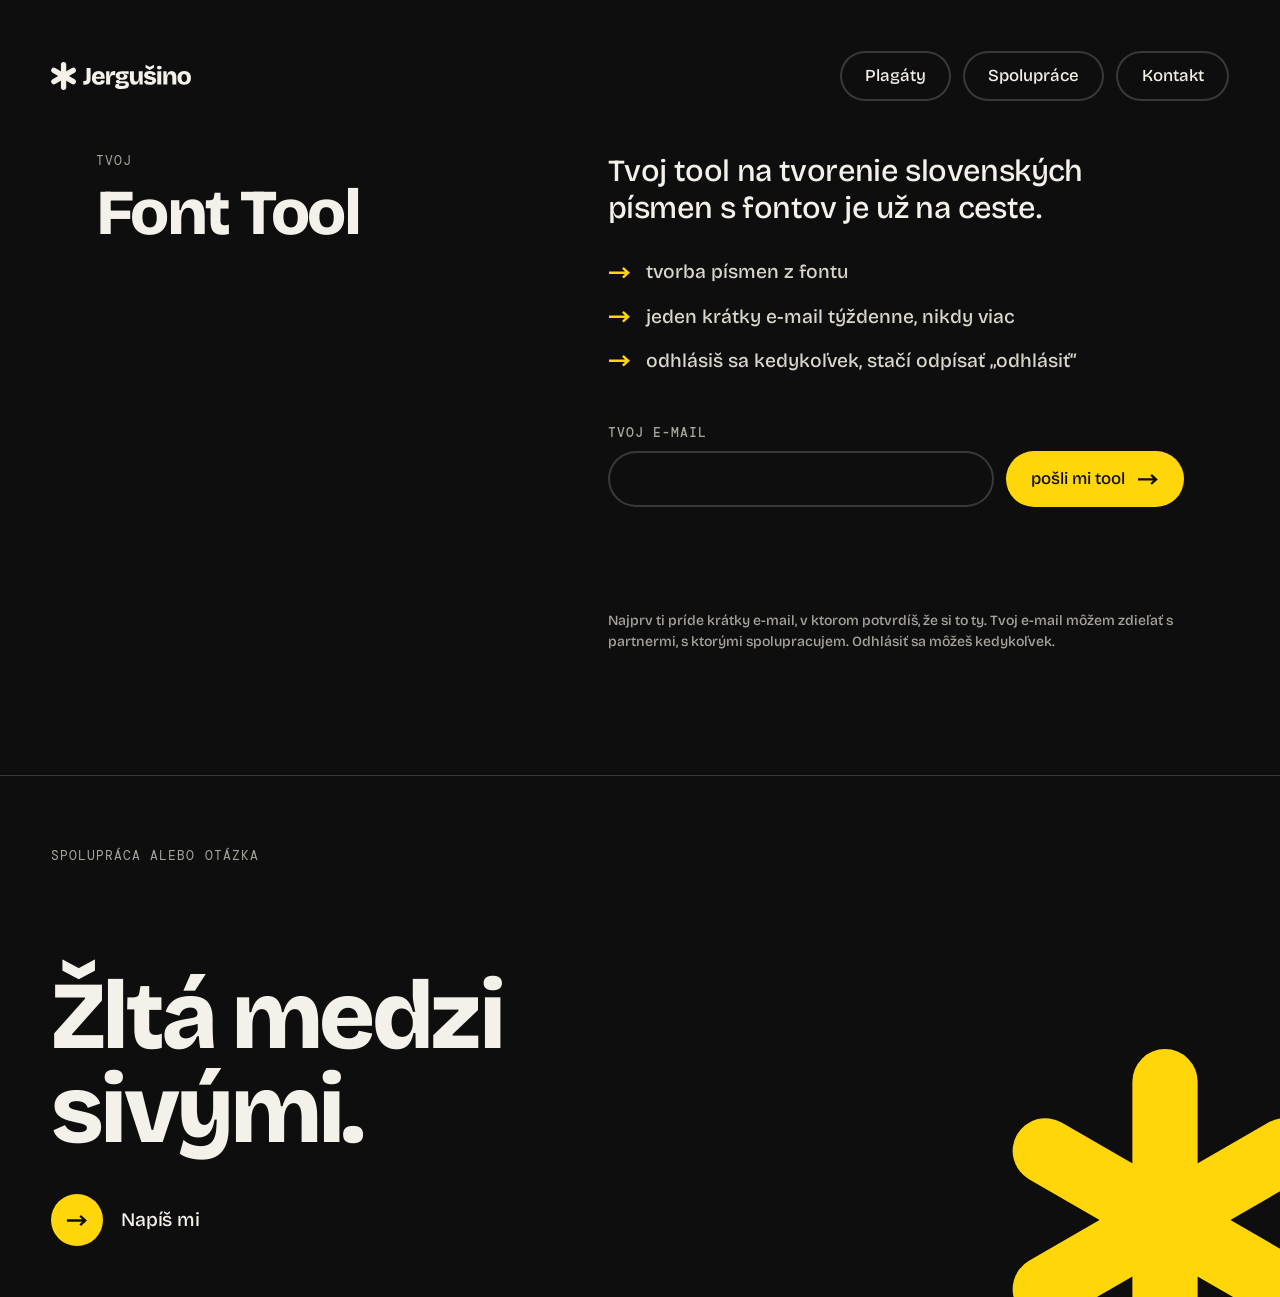
==== commit 7fa40a7e: "Send signups through the jergusino-mail Worker (Brevo) instead of Apps Script" ====
--- a/index.html
+++ b/index.html
@@ -77,8 +77,8 @@
   </section>
 
 <script>
-  // Google Apps Script web app (see README.md). With list: "font-tool" it emails the link to the tool right away.
-  const SHEET_URL = "https://script.google.com/macros/s/AKfycbwzb0EDm8Rme1YKbwV1A5090Xy8KaP20UOvHCXbhvao1tViq3Yg2vBaLdlMIsiN-4s/exec";
+  // Cloudflare Worker jergusino-mail (code: jergusino.github.io/tools/mail-worker). Sends through Brevo; double opt-in.
+  const API_URL = "https://api.jergusino.com/subscribe";
 
   const form = document.getElementById("signup");
   const email = document.getElementById("email");
@@ -88,7 +88,7 @@
 
   const messages = {
     invalid: "Toto nevyzerá ako e-mailová adresa. Skús niečo ako meno@gmail.com.",
-    sent: "Hotovo. Odkaz na tool ti práve odišiel e-mailom. Pozri si schránku (aj spam).",
+    sent: "Skoro hotovo. Pozri si schránku (aj spam) a potvrď e-mail. Hneď potom ti pošlem odkaz na Font Tool.",
     broken: "Niečo sa pokazilo na mojej strane. Skús to prosím neskôr.",
     offline: "Nepodarilo sa to odoslať. Skontroluj pripojenie na internet a skús to znova.",
     soon: "Prihlasovanie čoskoro spustím. Skús to o pár dní.",
@@ -103,24 +103,16 @@
     if (form.website.value) return;
     const value = email.value.trim();
     if (!/^[^\s@]+@[^\s@]+\.[^\s@]+$/.test(value)) { show("invalid", true); email.focus(); return; }
-    if (!SHEET_URL) { show("soon"); return; }
+    if (!API_URL) { show("soon"); return; }
 
     button.disabled = true;
     label.textContent = "odosielam…";
     status.textContent = "";
-    const body = new URLSearchParams({ email: value, source: location.hostname || "local", consent: "Súhlasil s posielaním súborov a noviniek e-mailom a so zdieľaním e-mailu s partnermi", list: "font-tool" });
+    const body = new URLSearchParams({ email: value, list: "font-tool", source: (location.host || "local") + location.pathname, consent: "on", consent_text: "Súhlasil s posielaním súborov a noviniek e-mailom a so zdieľaním e-mailu s partnermi", });
     try {
-      let result = "sent", res = null;
-      try {
-        res = await fetch(SHEET_URL, { method: "POST", body });
-      } catch (readError) {
-        // Some browsers block reading Google's reply; send it anyway and assume it went through.
-        await fetch(SHEET_URL, { method: "POST", mode: "no-cors", body });
-      }
-      if (res) {
-        try { result = (await res.json()).status; } catch (badReply) { result = "broken"; }
-      }
-      if (result === "invalid" || result === "broken") { show(result, true); return; }
+      const res = await fetch(API_URL, { method: "POST", body });
+      const reply = await res.json().catch(() => ({}));
+      if (!reply.ok) { show(reply.error === "bad email" ? "invalid" : reply.error === "no consent" ? "consent" : "broken", true); return; }
       form.classList.add("done");
       show("sent");
     } catch (err) {
--- a/assets/css/newsletter.css
+++ b/assets/css/newsletter.css
@@ -47,3 +47,16 @@
 .fine a { color: var(--paper); text-decoration: underline; text-decoration-color: var(--yellow); text-decoration-thickness: 2px; text-underline-offset: 0.2em; }
 
 @media (max-width: 560px) { .signup button.cta { flex: 1 1 100%; } }
+
+.prose a.cta, .prose a.cta:hover { color: var(--ink); text-decoration: none; }
+
+/* wide screens: title on the left, text and form on the right, the pair centred so there is no big gap */
+@media (min-width: 1000px) {
+  main { --gp: clamp(40px, 5vw, 110px); display: grid; grid-template-columns: minmax(var(--m), 1fr) minmax(0, 28rem) var(--gp) minmax(0, 36rem) minmax(var(--m), 1fr); align-items: start; }
+  main > .sec-head { grid-column: 2; grid-row: 1; padding: clamp(110px, 17vh, 190px) 0 0; }
+  main > .sec-head .h--xl { font-size: clamp(3rem, 5vw, 5.5rem); }
+  main > .split { grid-column: 4; grid-row: 1; max-width: none; margin: 0; padding: clamp(110px, 17vh, 190px) 0 0; }
+  main > :not(.sec-head):not(.split) { grid-column: 1 / -1; }
+  .fine { max-width: none; padding-left: max(var(--m), calc(50% - 4rem + clamp(40px, 5vw, 110px) / 2)); padding-right: var(--m); }
+  .fine > span { max-width: 36rem; }
+}
